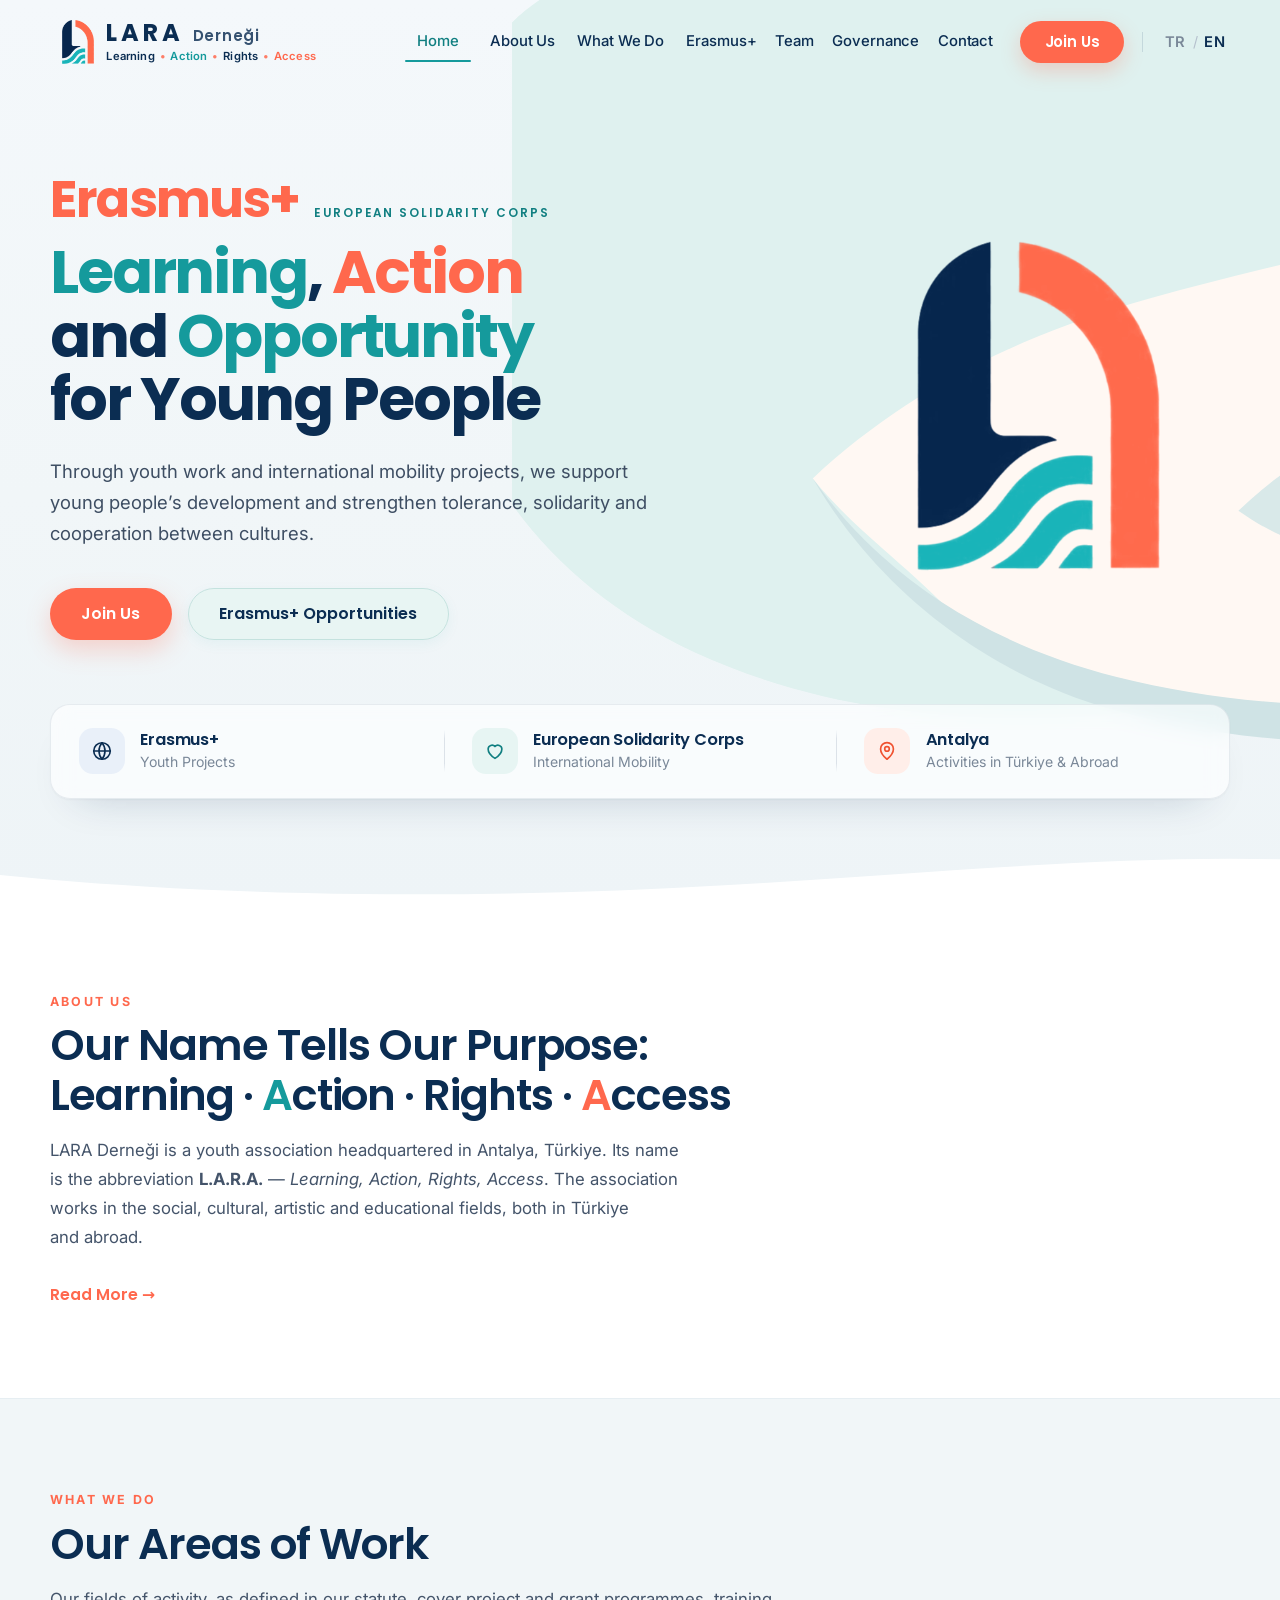
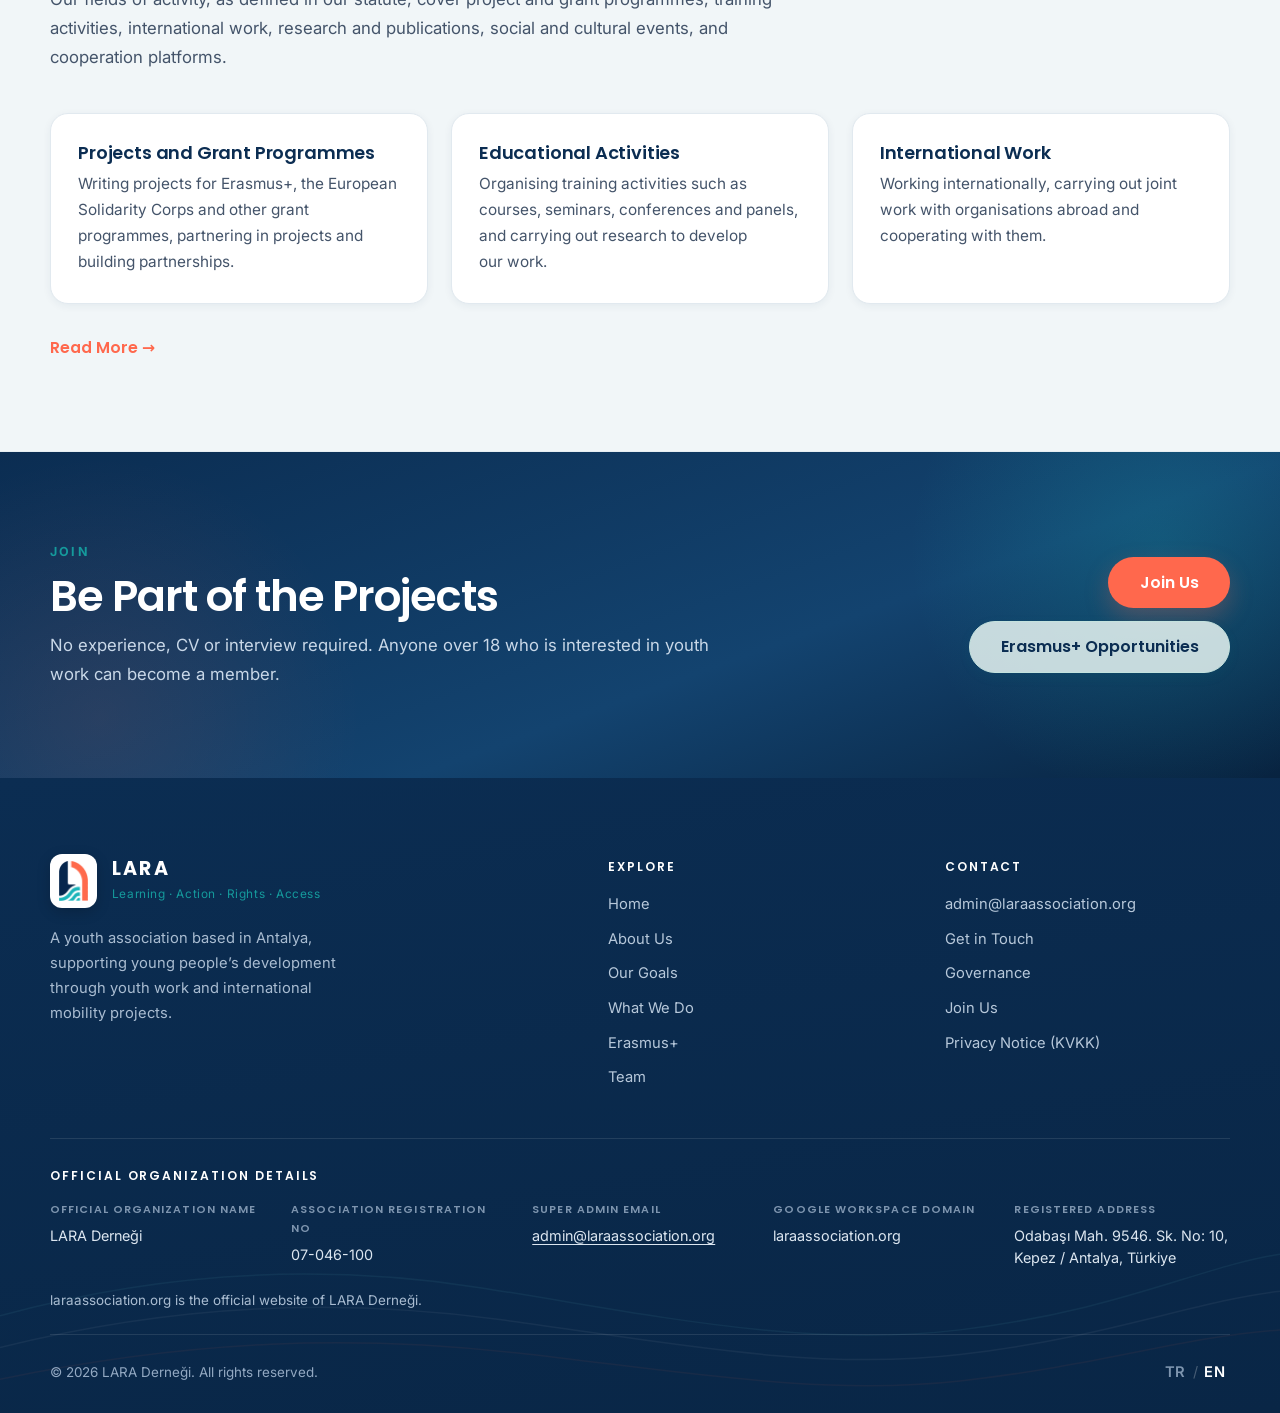
==== index.html @ 0bb3550f "Tarihçeyi sayfa sonuna taşı ve görünmeyen bölüm başlıklarını düzelt - Biz Kimiz sayfasındaki Tarihçe" ====
<!DOCTYPE html>
<html lang="tr" data-lang="tr">
<head>
<!-- Google tag (gtag.js) -->
<script async src="https://www.googletagmanager.com/gtag/js?id=G-RKP970V3Z3"></script>
<script>
  window.dataLayer = window.dataLayer || [];
  function gtag(){dataLayer.push(arguments);}
  gtag('js', new Date());

  gtag('config', 'G-RKP970V3Z3');
</script>
<script>
  /* JS var + dil tercihi erkenden: İngilizce görecek ziyaretçiye önce Türkçe metin çizilmez (kayma olmaz).
     main.js çeviriyi uygulayınca sınıfı kaldırır; bir sorun olursa 2,5 sn sonra sayfa yine görünür. */
  (function (d) {
    d.classList.add('js');
    try {
      var s = localStorage.getItem('lara-lang');
      var en = s ? s === 'en' : (navigator.language || '').slice(0, 2).toLowerCase() !== 'tr';
      if (en) { d.classList.add('lang-pending'); setTimeout(function () { d.classList.remove('lang-pending'); }, 2500); }
    } catch (e) {}
  })(document.documentElement);
</script>
<meta charset="utf-8">
<meta name="viewport" content="width=device-width, initial-scale=1">
<title>LARA Derneği — Learning · Action · Rights · Access</title>
<meta name="description" data-i18n-meta="meta.desc" content="LARA Derneği; Antalya merkezli bir gençlik derneğidir. Erasmus+ ve Avrupa Dayanışma Programı projeleriyle gençlerin gelişimini, uluslararası hareketliliği ve kültürlerarası dayanışmayı destekler.">
<meta name="theme-color" content="#0F2B4C">
<link rel="icon" href="/assets/img/favicon-48.png" type="image/png" sizes="48x48">
<link rel="icon" href="/assets/img/favicon.png" type="image/png" sizes="512x512">
<link rel="apple-touch-icon" href="/assets/img/apple-touch-icon.png">
<meta property="og:type" content="website">
<meta property="og:title" content="LARA Derneği — Learning · Action · Rights · Access">
<meta property="og:description" content="LARA Derneği; Antalya merkezli bir gençlik derneğidir. Erasmus+ ve Avrupa Dayanışma Programı projeleriyle gençlerin gelişimini, uluslararası hareketliliği ve kültürlerarası dayanışmayı destekler.">
<link rel="canonical" href="https://laraassociation.org/">
<meta property="og:url" content="https://laraassociation.org/">
<meta property="og:site_name" content="LARA Derneği">
<meta property="og:image" content="https://laraassociation.org/assets/img/og-image.png">
<meta property="og:image:width" content="1200">
<meta property="og:image:height" content="630">
<meta name="twitter:card" content="summary_large_image">
<meta property="og:locale" content="tr_TR">
<script type="application/ld+json">
{
  "@context": "https://schema.org",
  "@type": "NGO",
  "name": "LARA Derneği",
  "alternateName": "LARA Association",
  "url": "https://laraassociation.org/",
  "logo": "https://laraassociation.org/assets/img/logo-mark.png",
  "image": "https://laraassociation.org/assets/img/og-image.png",
  "email": "admin@laraassociation.org",
  "foundingDate": "2026-09",
  "address": {
    "@type": "PostalAddress",
    "streetAddress": "Odabaşı Mah. 9546. Sk. No: 10",
    "addressLocality": "Kepez",
    "addressRegion": "Antalya",
    "addressCountry": "TR"
  },
  "contactPoint": {
    "@type": "ContactPoint",
    "email": "admin@laraassociation.org",
    "contactType": "general enquiries",
    "availableLanguage": ["tr", "en"]
  },
  "identifier": "07-046-100",
  "areaServed": "Worldwide",
  "knowsLanguage": ["tr", "en"]
}
</script>
<link rel="preconnect" href="https://fonts.googleapis.com">
<link rel="preconnect" href="https://fonts.gstatic.com" crossorigin>
<link rel="preload" as="style" href="https://fonts.googleapis.com/css2?family=Poppins:wght@600;700&family=Inter:wght@400;500;600&display=swap" onload="this.onload=null;this.rel='stylesheet'">
<noscript><link rel="stylesheet" href="https://fonts.googleapis.com/css2?family=Poppins:wght@600;700&family=Inter:wght@400;500;600&display=swap"></noscript>
<link rel="stylesheet" href="/assets/css/style.css?v=35">
</head>
<body data-title-key="meta.title">

<a class="skip-link" href="#icerik" data-i18n="a11y.skip">İçeriğe geç</a>

<header class="site-header" id="siteHeader">
  <div class="container header-inner">
    <a class="brand" href="/" aria-label="LARA">
      <picture><source type="image/webp" srcset="/assets/img/logo-mark-120.webp"><img class="brand-mark" src="/assets/img/logo-mark.png" alt="" width="338" height="458" decoding="async"></picture>
      <span class="brand-text">
        <span class="brand-name">LARA <span class="brand-legal">Derneği</span></span>
        <span class="brand-tagline" lang="en">
          <span class="c-navy">Learning</span> <span class="dot">•</span>
          <span class="c-teal">Action</span> <span class="dot">•</span>
          <span class="c-navy">Rights</span> <span class="dot">•</span>
          <span class="c-orange">Access</span>
        </span>
      </span>
    </a>

    <nav class="primary-nav" id="primaryNav" aria-label="LARA">
      <ul>
        <li><a href="/" class="active" data-i18n="nav.home">Anasayfa</a></li>
        <li><a href="/hakkimizda/" data-i18n="nav.about">Biz Kimiz</a></li>
        <li><a href="/ne-yapiyoruz/" data-i18n="nav.what">Ne Yapıyoruz</a></li>
        <li><a href="/erasmus/" data-i18n="nav.erasmus">Erasmus+</a></li>
        <li><a href="/ekip/" data-i18n="nav.team">Ekip</a></li>
        <li><a href="/kurumsal/" data-i18n="nav.corporate">Kurumsal</a></li>
        <li><a href="/iletisim/" data-i18n="nav.contact">İletişim</a></li>
        <li class="nav-cta"><a class="btn btn-primary btn-sm" href="/uye-ol/" data-i18n="nav.join">Üye Ol</a></li>
      </ul>
    </nav>

    <div class="header-actions">
      <div class="lang-switch" role="group" data-i18n-aria="a11y.lang" aria-label="Dil seçimi">
        <button type="button" class="lang-btn is-active" data-set-lang="tr">TR</button>
        <span class="lang-sep" aria-hidden="true">/</span>
        <button type="button" class="lang-btn" data-set-lang="en">EN</button>
      </div>
      <button class="nav-toggle" id="navToggle" aria-expanded="false" aria-controls="primaryNav" data-i18n-aria="a11y.menu" aria-label="Menüyü aç">
        <span></span><span></span><span></span>
      </button>
    </div>
  </div>
</header>

<main>

<span id="icerik" tabindex="-1"></span>

<section class="hero" id="anasayfa">
  <div class="hero-bg" aria-hidden="true">
    <svg class="hero-field" viewBox="0 0 1000 1000" preserveAspectRatio="xMaxYMin slice" focusable="false">
      <path class="f-teal" d="M178 0C84 64 44 196 64 346c22 164 120 300 286 378 186 86 420 92 650 40V0z"/>
    </svg>
  </div>
  <div class="container hero-inner">
    <div class="hero-copy">
      <p class="hero-kicker" data-i18n="hero.kicker"><span>Erasmus+</span> <span class="hero-kicker-sub">Avrupa Dayanışma Programı</span></p>
      <h1 data-i18n="hero.title">Gençler İçin <span class="hl-teal">Öğrenme</span>,<br class="br-desk"> <span class="hl-orange">Eylem</span> ve <span class="hl-teal">Fırsat</span> Alanı</h1>
      <p class="lead" data-i18n="hero.lead">Gençlik çalışmaları ve uluslararası hareketlilik projeleriyle gençlerin gelişimini destekliyor; kültürler arasında hoşgörü, dayanışma ve işbirliğini güçlendiriyoruz.</p>
      <div class="hero-actions">
        <a class="btn btn-primary" href="/uye-ol/" data-i18n="hero.cta1">Üye Ol</a>
        <a class="btn btn-ghost" href="/erasmus/" data-i18n="hero.cta2">Erasmus+ Fırsatları</a>
      </div>
      <ul class="hero-badges">
        <li class="tone-navy"><span class="badge-icon" aria-hidden="true"><svg viewBox="0 0 24 24" fill="none" stroke="currentColor" stroke-width="1.8" stroke-linecap="round" stroke-linejoin="round"><circle cx="12" cy="12" r="9"/><path d="M3 12h18M12 3a14 14 0 0 1 0 18M12 3a14 14 0 0 0 0 18"/></svg></span><span class="badge-text"><strong data-i18n="hero.b1t">Erasmus+</strong><span class="badge-sub" data-i18n="hero.b1s">Gençlik Projeleri</span></span></li>
        <li class="tone-teal"><span class="badge-icon" aria-hidden="true"><svg viewBox="0 0 24 24" fill="none" stroke="currentColor" stroke-width="1.8" stroke-linecap="round" stroke-linejoin="round"><path d="M12 20s-7.5-4.6-7.5-10.2A4.3 4.3 0 0 1 12 7.1a4.3 4.3 0 0 1 7.5 2.7C19.5 15.4 12 20 12 20z"/></svg></span><span class="badge-text"><strong data-i18n="hero.b2t">Avrupa Dayanışma Programı</strong><span class="badge-sub" data-i18n="hero.b2s">Uluslararası Hareketlilik</span></span></li>
        <li class="tone-orange"><span class="badge-icon" aria-hidden="true"><svg viewBox="0 0 24 24" fill="none" stroke="currentColor" stroke-width="1.8" stroke-linecap="round" stroke-linejoin="round"><path d="M12 21s-7-5.6-7-11.2a7 7 0 0 1 14 0C19 15.4 12 21 12 21z"/><circle cx="12" cy="9.8" r="2.5"/></svg></span><span class="badge-text"><strong data-i18n="hero.b3t">Antalya</strong><span class="badge-sub" data-i18n="hero.b3s">Yurt İçi &amp; Yurt Dışı Faaliyet</span></span></li>
      </ul>
    </div>
    <div class="hero-visual" aria-hidden="true">
      <div class="hero-mark mark-intro">
        <svg class="hero-cradle" viewBox="0 0 1000 800" focusable="false">
          <path class="c-cream" d="M58 404C150 318 262 262 392 226c150-42 306-66 460-150 58-32 106-66 148-96v610c-96 44-212 66-340 66-190 0-348-40-462-116C156 494 98 454 58 404z"/>
          <path class="c-sea"   d="M478 436c64-62 150-104 262-118 104-12 190 2 260 30v132c-86-30-190-34-292-8-86 22-162 12-230-36z"/>
          <path class="c-edge"  d="M58 404c68 96 168 162 300 196 150 38 322 36 470 4 64-14 122-34 172-58v34c-56 30-120 52-190 66-154 30-322 26-470-18C220 590 120 510 58 404z"/>
        </svg>
        <picture><source type="image/webp" srcset="/assets/img/logo-mark.webp"><img class="mark-final" src="/assets/img/logo-mark.png" alt="" width="338" height="458" fetchpriority="high" decoding="async"></picture>
        <!-- giriş animasyonu: orijinal görselin renk katmanları (üst üste binince orijinalin aynısı) -->
        <span class="mark-layers" aria-hidden="true">
          <img class="mark-part mark-navy" src="/assets/img/logo-parts/logo-mark-navy.webp" alt="" width="338" height="458" decoding="async">
          <img class="mark-part mark-orange" src="/assets/img/logo-parts/logo-mark-orange.webp" alt="" width="338" height="458" decoding="async">
          <img class="mark-part mark-teal" src="/assets/img/logo-parts/logo-mark-teal.webp" alt="" width="338" height="458" decoding="async">
        </span>
      </div>
    </div>
  </div>
  <svg class="hero-curve" viewBox="0 0 1440 90" preserveAspectRatio="none" aria-hidden="true" focusable="false">
    <path d="M0 90V52c240 30 520 36 820 14C1060 48 1260 24 1440 30v60z"/>
  </svg>
</section>

<!-- ============ BİZ KİMİZ (önizleme) ============ -->
<section class="section about" id="hakkimizda">
  <div class="container">
    <p class="section-eyebrow" data-i18n="about.eyebrow">Biz Kimiz</p>
    <h2 class="section-title about-title" data-i18n="about.title">Adımız Amacımızı Anlatıyor: <span class="lara-words"><span class="nw"><span class="c-navy">L</span>earning · <span class="c-teal">A</span>ction ·</span> <span class="nw"><span class="c-navy">R</span>ights · <span class="c-orange">A</span>ccess</span></span></h2>
    <div class="about-intro">
      <p class="section-intro" data-i18n="about.intro">LARA Derneği, merkezi Antalya'da bulunan bir gençlik derneğidir. Derneğin adının kısaltması <strong>L.A.R.A.</strong> — <em>Learning, Action, Rights, Access</em> kelimelerinden gelir. Dernek sosyal, kültürel, sanatsal ve eğitsel alanlarda yurt içinde ve yurt dışında faaliyet gösterir.</p>
    </div>
    <p class="read-more"><a href="/hakkimizda/" data-i18n="common.readMore">Devamını Oku →</a></p>
  </div>
</section>

<!-- ============ NE YAPIYORUZ (önizleme) ============ -->
<section class="section section-alt" id="ne-yapiyoruz">
  <div class="container">
    <p class="section-eyebrow" data-i18n="work.eyebrow">Ne Yapıyoruz</p>
    <h2 class="section-title" data-i18n="work.title">Faaliyet Alanlarımız</h2>
    <p class="section-intro" data-i18n="work.previewIntro">Tüzüğümüzde tanımlı faaliyet alanlarımız; proje ve hibe programları, eğitim çalışmaları, uluslararası çalışmalar, araştırma ve yayın, sosyal ve kültürel etkinlikler ile işbirlikleri ve platformlardan oluşur.</p>
    <div class="grid grid-3">
      <article class="card reveal">
        <h3 data-i18n="work.c1t">Proje ve Hibe Programları</h3>
        <p data-i18n="work.p1">Erasmus+, Avrupa Dayanışma Programı ve diğer hibe programlarına proje yazmak, projelere ortak olmak ve ortaklıklar kurmak.</p>
      </article>
      <article class="card reveal">
        <h3 data-i18n="work.c2t">Eğitim Çalışmaları</h3>
        <p data-i18n="work.p2">Kurs, seminer, konferans ve panel gibi eğitim çalışmaları düzenlemek; faaliyetlerin geliştirilmesi için araştırmalar yapmak.</p>
      </article>
      <article class="card reveal">
        <h3 data-i18n="work.c3t">Uluslararası Çalışmalar</h3>
        <p data-i18n="work.p3">Uluslararası faaliyette bulunmak, yurt dışındaki kuruluşlarla ortak çalışmalar yapmak ve yardımlaşmak.</p>
      </article>
    </div>
    <p class="read-more"><a href="/ne-yapiyoruz/" data-i18n="common.readMore">Devamını Oku →</a></p>
  </div>
</section>

<!-- ============ ÜYELİK ÇAĞRISI ============ -->
<section class="section join home-cta">
  <div class="container">
    <div class="cta-band">
      <div>
        <p class="section-eyebrow light" data-i18n="join.eyebrow">Katıl</p>
        <h2 class="section-title light" data-i18n="home.ctaT">Projelerin Bir Parçası Ol</h2>
        <p class="join-lead" data-i18n="home.ctaD">Deneyim şartı, CV ya da mülakat yok. 18 yaşından büyük, gençlik çalışmalarına ilgi duyan herkes üye olabilir.</p>
      </div>
      <div class="cta-actions">
        <a class="btn btn-primary" href="/uye-ol/" data-i18n="nav.join">Üye Ol</a>
        <a class="btn btn-ghost" href="/erasmus/" data-i18n="home.ctaLink">Erasmus+ Fırsatları</a>
      </div>
    </div>
  </div>
</section>

</main>

<footer class="site-footer">
  <svg class="footer-waves" viewBox="0 0 1440 320" preserveAspectRatio="none" aria-hidden="true" focusable="false">
    <path d="M0 210C180 160 360 150 540 178s360 70 540 48 270-72 360-86"/>
    <path d="M0 246C200 196 380 190 560 214s350 60 520 40 260-60 360-72"/>
    <path d="M0 282C220 236 400 232 580 252s340 50 500 32 250-50 360-58"/>
  </svg>
  <div class="container">
    <div class="footer-grid">
      <div class="footer-col footer-about">
        <a class="footer-brand" href="/" aria-label="LARA">
          <picture>
            <source type="image/webp" srcset="/assets/img/logo-mark-120.webp">
            <img src="/assets/img/logo-mark.png" alt="" width="338" height="458" loading="lazy" decoding="async">
          </picture>
          <span>
            <span class="footer-name">LARA</span>
            <span class="footer-tagline" lang="en">Learning · Action · Rights · Access</span>
          </span>
        </a>
        <p class="footer-desc" data-i18n="footer.about">Antalya merkezli bir gençlik derneği olarak gençlik çalışmaları ve uluslararası hareketlilik projeleriyle gençlerin gelişimini destekliyoruz.</p>
      </div>

      <nav class="footer-col" aria-labelledby="footerExplore">
        <h2 class="footer-title" id="footerExplore" data-i18n="footer.explore">Keşfet</h2>
        <ul class="footer-links">
          <li><a href="/" data-i18n="nav.home">Anasayfa</a></li>
          <li><a href="/hakkimizda/" data-i18n="nav.about">Biz Kimiz</a></li>
          <li><a href="/hakkimizda/#amaclarimiz" data-i18n="nav.goals">Amaçlarımız</a></li>
          <li><a href="/ne-yapiyoruz/" data-i18n="nav.what">Ne Yapıyoruz</a></li>
          <li><a href="/erasmus/" data-i18n="nav.erasmus">Erasmus+</a></li>
          <li><a href="/ekip/" data-i18n="nav.team">Ekip</a></li>
        </ul>
      </nav>


      <div class="footer-col">
        <h2 class="footer-title" data-i18n="nav.contact">İletişim</h2>
        <ul class="footer-links">
          <li><a href="mailto:admin@laraassociation.org">admin@laraassociation.org</a></li>
          <li><a href="/iletisim/" data-i18n="contact.title">Bize Ulaş</a></li>
          <li><a href="/kurumsal/" data-i18n="nav.corporate">Kurumsal</a></li>
          <li><a href="/uye-ol/" data-i18n="nav.join">Üye Ol</a></li>
          <li><a href="/kvkk/" data-i18n="footer.kvkk">KVKK Aydınlatma Metni</a></li>
        </ul>
      </div>
    </div>


    <section class="footer-official" aria-labelledby="footerOfficial">
      <h2 class="footer-title" id="footerOfficial" data-i18n="footer.officialTitle">Resmî Kurum Bilgileri</h2>
      <dl class="footer-official-list">
        <div><dt data-i18n="footer.fName">Resmî Kurum Adı</dt><dd>LARA Derneği</dd></div>
        <div><dt data-i18n="footer.fReg">Dernek Kütük No</dt><dd>07-046-100</dd></div>
        <div><dt data-i18n="footer.fAdmin">Super Admin E-posta</dt><dd><a href="mailto:admin@laraassociation.org">admin@laraassociation.org</a></dd></div>
        <div><dt data-i18n="footer.fDomain">Google Workspace Domain</dt><dd>laraassociation.org</dd></div>
        <div><dt data-i18n="footer.fAddr">Merkez Adresi</dt><dd data-i18n="contact.v2">Odabaşı Mah. 9546. Sk. No: 10, Kepez / Antalya, Türkiye</dd></div>
      </dl>
      <p class="footer-official-note" data-i18n="footer.official">laraassociation.org, LARA Derneği'nin resmî internet sitesidir.</p>
    </section>

    <div class="footer-bottom">
      <p class="footer-copy">© <span id="year">2026</span> <span data-i18n="footer.rights">LARA Derneği. Tüm hakları saklıdır.</span></p>
      <div class="lang-switch footer-lang" role="group" data-i18n-aria="a11y.lang" aria-label="Dil seçimi">
        <button type="button" class="lang-btn is-active" data-set-lang="tr">TR</button>
        <span class="lang-sep" aria-hidden="true">/</span>
        <button type="button" class="lang-btn" data-set-lang="en">EN</button>
      </div>
    </div>
  </div>
</footer>

<a class="to-top" href="#icerik" id="toTop" data-i18n-aria="a11y.top" aria-label="Yukarı çık">↑</a>

<script src="/assets/js/form-config.js?v=23" defer></script>
<script src="/assets/js/i18n.js?v=32" defer></script>
<script src="/assets/js/i18n-pages.js?v=8" defer></script>
<script src="/assets/js/analytics.js?v=25" defer></script>
<script src="/assets/js/main.js?v=31" defer></script>
</body>
</html>
---- assets/css/style.css ----
/* =========================================================
   LARA Derneği — kurumsal stil
   Marka: lacivert #0B2D52 · teal #159A9C · mercan #FF684D
   Zeminler: mavi-gri #F1F6F8 · açık teal #E7F5F3 · sıcak beyaz #FFF8F3
   ========================================================= */

:root{
  --navy:#0B2D52;
  --navy-800:#123A66;
  --navy-600:#24558A;
  --teal:#159A9C;
  --teal-dark:#117F81;
  --teal-soft:#E7F5F3;
  --orange:#FF684D;
  --orange-dark:#F0512F;
  --orange-soft:#FFEEE9;

  --bg-mist:#F1F6F8;
  --bg-tealwash:#E7F5F3;
  --bg-warm:#FFF8F3;

  --ink:#10233B;
  --body:#44546A;
  --muted:#7A8898;
  --line:#E1E9EF;
  --bg:#FFFFFF;
  --bg-alt:var(--bg-mist);

  --radius:18px;
  --radius-sm:12px;
  --shadow-sm:0 2px 8px rgba(11,45,82,.06);
  --shadow:0 12px 32px rgba(11,45,82,.09);
  --shadow-lg:0 24px 60px rgba(11,45,82,.16);

  --container:1180px;
  --header-h:84px;
  --header-h-compact:68px;
  --nav-px:clamp(.42rem,.72vw,.8rem);
  --hdr-gap:clamp(.85rem,1.4vw,1.5rem);

  /* hareket sistemi — tüm geçişler aynı eğri ve süre ailesini kullanır */
  --ease:cubic-bezier(.2,.7,.2,1);
  --t-fast:.18s;
  --t-ui:.32s;
  --t-reveal:.7s;

  --font-head:'Poppins','Montserrat','Trebuchet MS',system-ui,sans-serif;
  --font-body:'Inter',system-ui,-apple-system,'Segoe UI',Roboto,sans-serif;
}

*,*::before,*::after{box-sizing:border-box}
.lang-pending body{opacity:0}
.brand picture,.hero-mark picture{display:contents}
[hidden]{display:none !important}
html{scroll-behavior:smooth;scroll-padding-top:calc(var(--header-h-compact) + 16px);-webkit-text-size-adjust:100%}
body{
  margin:0;font-family:var(--font-body);color:var(--body);
  background:var(--bg);line-height:1.7;font-size:16.5px;
  -webkit-font-smoothing:antialiased;overflow-x:hidden;
}
img,svg{max-width:100%;display:block}
a{color:var(--teal-dark);text-decoration:none}
a:hover{color:var(--orange)}
h1,h2,h3,h4{font-family:var(--font-head);color:var(--navy);line-height:1.2;margin:0 0 .5em;font-weight:600;text-wrap:balance}
h3,h4{letter-spacing:-.01em}
p,li,dd,blockquote{text-wrap:pretty}
p{margin:0 0 1em}
ul,ol{margin:0;padding:0;list-style:none}

.container{width:min(100% - 2.5rem,var(--container));margin-inline:auto}

.skip-link{position:absolute;left:-9999px;top:0;background:var(--navy);color:#fff;padding:.7rem 1.2rem;z-index:200;border-radius:0 0 8px 0}
.skip-link:focus{left:0}
/* seçim ve klavye odağı — marka tonunda, okunaklı */
::selection{background:rgba(21,154,156,.22);color:var(--ink)}
.join ::selection,.site-footer ::selection,.notice ::selection{background:rgba(21,154,156,.62);color:#fff}
:focus-visible{outline:2.5px solid var(--teal);outline-offset:3px}
a:not(.btn):focus-visible,.lang-btn:focus-visible,.person-more:focus-visible,.nav-toggle:focus-visible{border-radius:8px}
.join :focus-visible,.site-footer :focus-visible,.notice :focus-visible{outline-color:#6FD3D1}

/* metin bağlantıları: soldan sağa çizilen ince alt çizgi */
main p a:not(.btn),.notice a,.info-list a,.contact-links a,.footer-links a,.read-more a,.verify-note a{
  background-image:linear-gradient(currentColor,currentColor);background-repeat:no-repeat;
  background-position:0 100%;background-size:0% 1px;padding-bottom:1px;
  transition:background-size var(--t-ui) var(--ease),color var(--t-fast) ease;
}
main p a:not(.btn):hover,.notice a:hover,.info-list a:hover,.contact-links a:hover,.footer-links a:hover,.read-more a:hover,.verify-note a:hover{background-size:100% 1px}

.c-navy{color:var(--navy)} .c-teal{color:var(--teal)} .c-orange{color:var(--orange)}
.sr-only{position:absolute !important;width:1px;height:1px;padding:0;margin:-1px;overflow:hidden;clip:rect(0 0 0 0);white-space:nowrap;border:0}

/* ---------- HEADER ---------- */
/* Sayfanın en üstünde hero zeminine karışır; kaydırınca kompakt, yarı saydam (buzlu cam) bir çubuğa döner.
   Sabit (fixed) konumlu olduğu için yüksekliği değişince sayfa içeriği kaymaz. */
.site-header{
  --hdr:var(--header-h);
  position:fixed;top:0;left:0;right:0;z-index:100;background:rgba(255,255,255,0);
  border-bottom:1px solid transparent;
  transition:background-color var(--t-ui) var(--ease),box-shadow var(--t-ui) var(--ease),border-color var(--t-ui) var(--ease);
}
.site-header.scrolled{
  --hdr:var(--header-h-compact);
  background:rgba(255,255,255,.74);border-bottom-color:rgba(11,45,82,.07);
  -webkit-backdrop-filter:saturate(170%) blur(16px);backdrop-filter:saturate(170%) blur(16px);
  box-shadow:0 10px 30px -18px rgba(11,45,82,.22);
}
@supports not ((-webkit-backdrop-filter:blur(1px)) or (backdrop-filter:blur(1px))){
  .site-header.scrolled{background:rgba(255,255,255,.96)}
}
.site-header:has(.primary-nav.open){
  background:rgba(255,255,255,.97);border-bottom-color:var(--line);
  box-shadow:0 8px 24px rgba(11,45,82,.05);
}
.header-inner{
  display:grid;grid-template-columns:auto minmax(0,1fr) auto;align-items:center;column-gap:var(--hdr-gap);
  min-height:var(--hdr);transition:min-height var(--t-ui) var(--ease);
}

.brand{grid-column:1;display:flex;align-items:center;gap:.75rem;color:var(--navy);flex:none}
.brand:hover{color:var(--navy)}
.brand-mark{height:44px;width:auto;transform-origin:left center;transition:transform var(--t-ui) var(--ease)}
.site-header.scrolled .brand-mark{transform:scale(.86)}
.brand-text{display:flex;flex-direction:column;line-height:1}
.brand-name{font-family:var(--font-head);font-weight:700;font-size:1.5rem;letter-spacing:.16em;color:var(--navy)}
.brand-tagline{font-size:.7rem;letter-spacing:.015em;font-weight:600;margin-top:.38rem;white-space:nowrap}
.brand-legal{font-size:.62em;font-weight:600;letter-spacing:.05em;opacity:.82}
.brand-tagline .dot{color:var(--orange);opacity:.85;margin:0 .1rem}

.primary-nav{grid-column:2;justify-self:end}
.primary-nav ul{display:flex;align-items:center;gap:0}
.primary-nav a{
  display:block;padding:.55rem var(--nav-px);color:var(--navy);white-space:nowrap;
  font-weight:500;font-size:.93rem;letter-spacing:-.005em;position:relative;
  transition:color var(--t-fast) ease;
}
.primary-nav a::after{
  content:"";position:absolute;left:var(--nav-px);right:var(--nav-px);bottom:.1rem;height:2px;
  background:var(--teal);border-radius:2px;transform:scaleX(0);transform-origin:left;
  transition:transform var(--t-ui) var(--ease);
}
.primary-nav a:hover{color:var(--teal-dark)}
.primary-nav a:hover::after{transform:scaleX(1)}
.primary-nav a.active{color:var(--teal-dark)}
.primary-nav a.active::after{transform:scaleX(1)}
.nav-cta{margin-left:var(--hdr-gap)}
.primary-nav .nav-cta a{
  color:#fff;background:var(--orange);padding:.72rem 1.45rem;border-radius:999px;
  font-family:var(--font-head);font-weight:600;font-size:.93rem;
  box-shadow:0 8px 20px rgba(255,104,77,.26);
  transition:transform var(--t-ui) var(--ease),box-shadow var(--t-ui) var(--ease),background-color var(--t-fast) ease;
}
.primary-nav .nav-cta a::after{display:none}
.primary-nav .nav-cta a:hover{background:var(--orange-dark);color:#fff;transform:translateY(-1px);box-shadow:0 12px 26px rgba(255,104,77,.32)}

/* Dil değişince etiket genişliği sabit kalsın: bağlantı iki dildeki en uzun etiket kadar yer ayırır.
   Etiketler main.js'in eklediği data-w-tr / data-w-en özelliklerinden gelir; görünmez ve yüksekliksizdir. */
.i18n-stable{display:block !important;text-align:center}
.i18n-stable::before{
  content:attr(data-w-tr) "\A" attr(data-w-en);
  content:attr(data-w-tr) "\A" attr(data-w-en) / "";
  display:block;white-space:pre;height:0;overflow:hidden;visibility:hidden;pointer-events:none;
}

.header-actions{grid-column:3;display:flex;align-items:center;gap:.6rem;flex:none}

.lang-switch{
  position:relative;display:flex;align-items:center;gap:.1rem;
  padding-left:var(--hdr-gap);
}
.lang-switch::before{
  content:"";position:absolute;left:0;top:50%;width:1px;height:20px;transform:translateY(-50%);
  background:rgba(11,45,82,.12);
}
.lang-btn{
  border:0;background:none;cursor:pointer;padding:.35rem .3rem;min-width:2.1em;text-align:center;
  font-family:var(--font-body);font-size:.92rem;font-weight:600;letter-spacing:.02em;
  color:var(--muted);transition:color var(--t-fast) ease;
}
.lang-btn:hover{color:var(--navy)}
.lang-btn.is-active{color:var(--navy)}
.lang-sep{color:#B5C1CD;font-size:.9rem}

.nav-toggle{
  display:none;flex-direction:column;justify-content:center;gap:5px;
  width:44px;height:44px;padding:0 11px;border:1px solid var(--line);border-radius:12px;
  background:#fff;cursor:pointer;
}
.nav-toggle span{display:block;height:2px;background:var(--navy);border-radius:2px;transition:transform .25s,opacity .2s}
.nav-toggle[aria-expanded="true"] span:nth-child(1){transform:translateY(7px) rotate(45deg)}
.nav-toggle[aria-expanded="true"] span:nth-child(2){opacity:0}
.nav-toggle[aria-expanded="true"] span:nth-child(3){transform:translateY(-7px) rotate(-45deg)}

/* ---------- BUTONLAR ---------- */
.btn{
  display:inline-flex;align-items:center;justify-content:center;gap:.5rem;
  padding:.95rem 1.9rem;border-radius:999px;font-family:var(--font-head);
  font-weight:600;font-size:1rem;line-height:1.2;cursor:pointer;border:1.5px solid transparent;
  transition:transform var(--t-ui) var(--ease),box-shadow var(--t-ui) var(--ease),background-color var(--t-fast) ease,border-color var(--t-fast) ease,color var(--t-fast) ease;
}
.btn-sm{padding:.6rem 1.2rem;font-size:.9rem}
.btn-primary{background:var(--orange);color:#fff;box-shadow:0 10px 24px rgba(255,104,77,.26)}
.btn-primary:hover{background:var(--orange-dark);color:#fff;transform:translateY(-2px);box-shadow:0 14px 30px rgba(255,104,77,.32)}
.btn-primary:active{transform:translateY(0);box-shadow:0 6px 16px rgba(255,104,77,.26)}
.btn-ghost{
  background:rgba(231,245,243,.85);border-color:#C4E2DE;color:var(--navy);
  box-shadow:0 4px 14px rgba(21,154,156,.06);
}
.btn-ghost:hover{
  background:#DDF0ED;border-color:var(--teal);color:var(--navy);
  transform:translateY(-2px);box-shadow:0 10px 24px rgba(21,154,156,.14);
}
.btn-block{display:flex;width:100%}

/* ---------- HERO ---------- */
.hero{
  position:relative;overflow:hidden;color:var(--body);
  padding:calc(var(--header-h) + clamp(3rem,7vw,6rem)) 0 clamp(5rem,8vw,7rem);
  background:var(--bg-mist);
}
.hero-bg{position:absolute;inset:0;z-index:0;pointer-events:none;
  background:linear-gradient(180deg,#F4F8FB 0%,var(--bg-mist) 55%,#EEF4F7 100%);
}
.hero-field{
  position:absolute;top:0;right:0;height:100%;width:min(60vw,1120px);
}
.hero-field .f-teal{fill:#DFF1EF}
.hero-curve{
  position:absolute;z-index:2;left:0;right:0;bottom:-1px;width:100%;height:clamp(34px,5vw,72px);pointer-events:none;
}
.hero-curve path{fill:#fff}

.hero-inner{
  position:relative;z-index:1;display:grid;
  grid-template-columns:minmax(0,1.32fr) minmax(0,.68fr);column-gap:clamp(2rem,4vw,4rem);row-gap:0;
}
/* Logo, alt bilgi satırını değil; başlık + paragraf + butonlar bloğunu ortalasın */
.hero-copy{display:contents}
.hero-kicker{grid-column:1;grid-row:1}
.hero h1{grid-column:1;grid-row:2}
.hero .lead{grid-column:1;grid-row:3}
.hero-actions{grid-column:1;grid-row:4}
.hero-badges{grid-column:1 / -1;grid-row:5}
.hero-visual{grid-column:2;grid-row:1 / 5;align-self:center}

.hero-kicker{
  display:flex;align-items:baseline;flex-wrap:wrap;gap:.35rem .9rem;margin:0 0 1rem;
  font-family:var(--font-head);line-height:1;
}
.hero-kicker > span:first-child{
  font-size:clamp(2.1rem,4vw,3.2rem);font-weight:700;letter-spacing:-.035em;color:var(--orange);
}
.hero-kicker-sub{
  font-size:clamp(.74rem,.9vw,.92rem);font-weight:600;letter-spacing:.16em;text-transform:uppercase;
  color:var(--teal-dark);
}
.hero h1{
  color:var(--navy);font-size:clamp(2.2rem,4.7vw,3.8rem);font-weight:700;
  letter-spacing:-.036em;line-height:1.06;margin-bottom:1.5rem;
}
.hl-teal{color:var(--teal)}
.hl-orange{color:var(--orange)}
.hero .lead{
  font-size:clamp(1.06rem,1.45vw,1.22rem);color:#3E4E63;
  max-width:50ch;margin-bottom:2.4rem;line-height:1.68;
}
.hero-actions{display:flex;flex-wrap:wrap;gap:1rem;margin-bottom:0}

/* güven şeridi: üç eşit sütun, ince ayraçlar, hafif buzlu zemin */
.hero-badges{
  position:relative;z-index:2;
  display:grid;grid-template-columns:repeat(3,minmax(0,1fr));
  margin-top:clamp(3rem,5vw,4.4rem);padding:clamp(.9rem,1.4vw,1.15rem) 0;
  background:rgba(255,255,255,.66);border:1px solid rgba(11,45,82,.08);border-radius:20px;
  -webkit-backdrop-filter:blur(10px) saturate(140%);backdrop-filter:blur(10px) saturate(140%);
  box-shadow:0 1px 2px rgba(11,45,82,.04),0 22px 44px -28px rgba(11,45,82,.24);
}
.hero-badges li{
  position:relative;display:flex;align-items:center;gap:.95rem;min-width:0;
  padding:.35rem clamp(1.1rem,2.2vw,2rem);
}
.hero-badges li + li::before{
  content:"";position:absolute;left:0;top:14%;bottom:14%;width:1px;
  background:linear-gradient(180deg,transparent,rgba(11,45,82,.12) 20%,rgba(11,45,82,.12) 80%,transparent);
  transform-origin:top;
}
.badge-icon{
  flex:none;width:46px;height:46px;border-radius:14px;display:grid;place-items:center;
  background:var(--tint);color:var(--tone);
}
.badge-icon svg{width:22px;height:22px}
.tone-navy{--tone:var(--navy);--tint:#E9F0F9}
.tone-teal{--tone:var(--teal-dark);--tint:var(--teal-soft)}
.tone-orange{--tone:var(--orange-dark);--tint:var(--orange-soft)}
.badge-text{display:flex;flex-direction:column;gap:.12rem;min-width:0}
.hero-badges strong{font-family:var(--font-head);color:var(--navy);font-size:1.02rem;font-weight:600;letter-spacing:-.012em;line-height:1.3}
.badge-sub{color:var(--muted);font-size:.88rem;line-height:1.45}

/* sağ görsel: logo + logonun dalgalarından türeyen katmanlar */
.hero-visual{position:relative;display:flex;justify-content:center;align-items:center}
.hero-mark{position:relative;width:clamp(210px,19vw,300px);aspect-ratio:338/458}
.hero-mark img{position:relative;z-index:1;width:100%;height:auto}

/* ---------- HERO SEMBOLÜ: ilk açılışta bir kez oluşma animasyonu ----------
   Katmanlar orijinal görselin renklerine göre piksel piksel ayrılmış parçalarıdır; son karede
   orijinalle birebir aynıdır. main.js görseller hazır ve sembol ekrandayken "mark-go" ekler,
   bitince "mark-intro" sınıfını kaldırır: katmanlar gizlenir, orijinal görsel görünür.
   Yalnızca transform ve opacity animasyonlanır. */
.hero-mark{
  --mark-shift:22px;
  --mark-navy-dur:.75s;
  --mark-orange-delay:.2s;  --mark-orange-dur:.7s;
  --mark-teal-delay:.42s;   --mark-teal-dur:.7s;
  --mark-settle-delay:.7s;  --mark-settle-dur:.75s;
}
.mark-layers{position:absolute;inset:0;z-index:2;display:none;pointer-events:none;transform-origin:50% 60%}
.hero-mark .mark-part{position:absolute;inset:0;width:100%;height:100%;max-width:none}
.js .mark-intro .mark-layers{display:block}
.js .mark-intro .mark-final,.js .mark-intro .mark-part{opacity:0}
/* JavaScript hiç çalışmazsa sembol yine de 2,5 sn içinde görünür */
.js .mark-intro:not(.mark-armed) .mark-final{animation:markShow .01s linear 2.5s forwards}
@keyframes markShow{to{opacity:1}}

.js .mark-intro.mark-go .mark-navy{animation:markNavy var(--mark-navy-dur) var(--ease) both}
.js .mark-intro.mark-go .mark-orange{animation:markOrange var(--mark-orange-dur) var(--ease) var(--mark-orange-delay) both}
.js .mark-intro.mark-go .mark-teal{animation:markTeal var(--mark-teal-dur) var(--ease) var(--mark-teal-delay) both}
.js .mark-intro.mark-go .mark-layers{animation:markSettle var(--mark-settle-dur) var(--ease) var(--mark-settle-delay) both}

/* 1) lacivert: sol üstten   2) turuncu: sağ üstten   3) turkuaz dalgalar: sol alttan   4) bütün: çok hafif oturma */
@keyframes markNavy{from{opacity:0;transform:translate3d(calc(var(--mark-shift) * -1),calc(var(--mark-shift) * -.7),0)}to{opacity:1;transform:none}}
@keyframes markOrange{from{opacity:0;transform:translate3d(var(--mark-shift),calc(var(--mark-shift) * -1),0)}to{opacity:1;transform:none}}
@keyframes markTeal{from{opacity:0;transform:translate3d(calc(var(--mark-shift) * -.6),var(--mark-shift),0)}to{opacity:1;transform:none}}
@keyframes markSettle{from{transform:scale(1.03)}to{transform:none}}
.hero-cradle{
  position:absolute;z-index:0;left:-66.7%;top:-52.3%;width:416.7%;height:auto;max-width:none;overflow:visible;
}
.hero-cradle .c-sea{fill:#D3E7E8;opacity:.85}
.hero-cradle .c-cream{fill:var(--bg-warm)}
.hero-cradle .c-edge{fill:#CFE3E5}

.br-desk{display:inline}

/* ---------- ALT SAYFA BAŞLIĞI ---------- */
.page-hero{
  position:relative;background:linear-gradient(180deg,#F4F8FB 0%,var(--bg-mist) 100%);
  border-bottom:1px solid #E6EEF2;
  padding:calc(var(--header-h) + clamp(2.2rem,4vw,3.4rem)) 0 clamp(2rem,3.5vw,3rem);
}
.page-title{
  font-size:clamp(2rem,3.4vw + .6rem,3.1rem);color:var(--navy);letter-spacing:-.03em;line-height:1.1;
  margin:0 0 1rem;max-width:22ch;
}
.page-intro{max-width:64ch;font-size:1.06rem;line-height:1.72;margin:0}
.page-hero .hero-actions{margin-top:1.8rem}
.container-narrow{width:min(100% - 2.5rem,820px);margin-inline:auto}
.grid-2{grid-template-columns:repeat(2,minmax(0,1fr))}

/* ---------- KURUMSAL: doğrulama kartı ---------- */
.corp-grid{display:grid;grid-template-columns:minmax(0,1.05fr) minmax(0,.95fr);gap:clamp(1.4rem,2.5vw,2rem);align-items:start}
.corp-grid h2,.contact-card h2{font-size:1.12rem;margin-bottom:1.1rem}
.verify-note{
  margin:1.4rem 0 0;padding-top:1.1rem;border-top:1px solid var(--line);
  font-size:.9rem;line-height:1.65;color:var(--muted);
}
.contact-links .ci-text{font-weight:500;color:var(--navy)}
.verify-card{background:linear-gradient(160deg,#F3FAFA 0%,#F6F9FD 100%);border-color:#D6E6EE}
.verify-badge{
  display:inline-block;font-size:.7rem;font-weight:700;letter-spacing:.14em;text-transform:uppercase;
  color:var(--teal-dark);background:var(--teal-soft);padding:.3rem .7rem;border-radius:999px;margin-bottom:.9rem;
}
.verify-card p{font-size:.96rem;line-height:1.7}
.verify-code{
  display:flex;flex-direction:column;gap:.3rem;margin:1.1rem 0 1.3rem;padding:.9rem 1rem;
  background:#fff;border:1px dashed #C4D8E4;border-radius:12px;
}
.verify-label{font-size:.72rem;font-weight:700;letter-spacing:.12em;text-transform:uppercase;color:var(--muted)}
.verify-code code{font-family:ui-monospace,SFMono-Regular,Menlo,monospace;font-size:.92rem;color:var(--navy);word-break:break-all}
.verify-actions{display:flex;flex-wrap:wrap;gap:.6rem}

/* açık zeminde adım listesi */
.steps.steps-light .step-num{background:#fff;border:1px solid #D2DEE8;color:var(--navy);box-shadow:0 0 0 5px #fff}
.steps.steps-light strong{color:var(--navy);font-size:1.02rem}
.steps.steps-light p{color:var(--body);font-size:.97rem;line-height:1.7}
.steps.steps-light::before{background:linear-gradient(180deg,rgba(21,154,156,.55),rgba(11,45,82,.14) 55%,rgba(255,104,77,.5))}
.section-alt .steps.steps-light .step-num{box-shadow:0 0 0 5px var(--bg-mist)}

/* ---------- ANASAYFA ÜYELİK ÇAĞRISI ---------- */
.home-cta{padding:clamp(2.6rem,4.5vw,3.6rem) 0}
.cta-band{display:grid;grid-template-columns:minmax(0,1.5fr) minmax(0,.7fr);gap:clamp(1.5rem,3vw,3rem);align-items:center}
.cta-band .section-title{margin-bottom:.6rem}
.cta-band .join-lead{margin-bottom:0}
.cta-actions{display:flex;flex-wrap:wrap;gap:.8rem;justify-content:flex-end}

/* ---------- SAYFA İÇİ FORM ---------- */
.form-panel{background:#fff;border:1px solid var(--line);border-radius:var(--radius);padding:clamp(1.5rem,3vw,2.4rem);box-shadow:var(--shadow)}
.form-panel > h3{font-size:1.35rem;margin-bottom:.4rem}

/* ---------- UZUN METİN (KVKK) ---------- */
.prose h2{font-size:1.15rem;margin:2rem 0 .6rem}
.prose h2:first-child{margin-top:0}
.prose p{font-size:1rem;line-height:1.8;max-width:70ch}
.prose-note{margin-top:2rem;font-size:.86rem;color:var(--muted)}
.source-links{margin-top:1rem}
.section-note{margin:1.6rem 0 0;max-width:70ch}
.source-links a{color:var(--teal-dark);font-weight:500}
.source-links a:hover{color:var(--orange)}
.contact-grid-2{grid-template-columns:repeat(2,minmax(0,1fr))}

/* ---------- BÖLÜM TEMELİ ---------- */
.section{padding:clamp(3.5rem,7vw,6rem) 0}
.section-alt{background:var(--bg-alt);border-block:1px solid #E6EEF2}
.section-eyebrow{
  font-size:.78rem;font-weight:700;letter-spacing:.18em;text-transform:uppercase;
  color:var(--orange);margin-bottom:.6rem;
}
.section-eyebrow.light{color:var(--teal)}
.section-title{font-size:clamp(1.85rem,2.9vw + .5rem,2.7rem);letter-spacing:-.024em;line-height:1.14;margin-bottom:1rem;max-width:22ch}
.section-title.light{color:#fff;max-width:20ch}
.section-intro{max-width:66ch;font-size:1.05rem;line-height:1.72;margin-bottom:2.6rem}
.section-intro:has(+ .section-intro){margin-bottom:1rem}
.read-more{margin:1.8rem 0 0}
.read-more a{font-family:var(--font-head);font-weight:600;font-size:.98rem;color:var(--orange)}
.read-more a:hover{color:var(--orange-dark)}

.grid{display:grid;gap:1.4rem}
.grid-3{grid-template-columns:repeat(3,1fr)}
.grid-4{grid-template-columns:repeat(4,1fr)}
.grid-5{grid-template-columns:repeat(5,1fr);gap:1.1rem}
.section-title + .grid,
.section-title + .contact-grid{margin-top:2.4rem}

.card{
  background:#fff;border:1px solid var(--line);border-radius:var(--radius);
  padding:1.7rem;box-shadow:var(--shadow-sm);
  transition:transform var(--t-ui) var(--ease),box-shadow var(--t-ui) var(--ease),border-color var(--t-ui) var(--ease);
}
/* yalnızca tıklanabilir kartlar üzerine gelince tepki verir (ör. biyografisi olan ekip kartları) */
.card h3{font-size:1.12rem;margin-bottom:.5rem}
.card p{font-size:.96rem;margin-bottom:0}
.card p + p{margin-top:.7rem}

/* alıntı */
.quote-card{
  margin:0 0 2.8rem;padding:2rem 2.2rem;border-radius:var(--radius);
  background:linear-gradient(135deg,#F3FAFA,#F6F9FD);border:1px solid var(--line);
  border-left:6px solid var(--teal);
}
.quote-card blockquote{margin:0;font-size:1.08rem;color:var(--navy);font-style:italic;line-height:1.8}
.quote-card figcaption{margin-top:1rem;font-size:.85rem;font-weight:600;color:var(--muted);letter-spacing:.04em}

/* ---------- BİZ KİMİZ: LARA harfleri ---------- */
/* Başlık iki kontrollü satır: "Adımız Amacımızı Anlatıyor:" / "Learning · Action · Rights · Access".
   Dar ekranda yalnızca iki kelime çifti arasında kırılır; tek kelime satıra düşmez. */
.about-title{max-width:none}
.lara-words{display:block}
.lara-words .nw{white-space:nowrap}
.about-intro{max-width:66ch}
.about-intro .section-intro:last-child{margin-bottom:0}

.lara-letters{
  display:grid;grid-template-columns:repeat(4,minmax(0,1fr));
  margin-top:clamp(2.8rem,5vw,4rem);border-top:1px solid var(--line);
}
.l-learning{--lara-tone:var(--navy)}
.l-action{--lara-tone:var(--teal)}
.l-rights{--lara-tone:var(--navy)}
.l-access{--lara-tone:var(--orange)}
.lara-item{position:relative;padding:clamp(1.6rem,2.4vw,2.2rem) clamp(1.1rem,2vw,1.8rem) 0}
.lara-item:first-child{padding-left:0}
.lara-item:last-child{padding-right:0}
.lara-item + .lara-item{border-left:1px solid var(--line)}
.lara-glyph{display:block;overflow:hidden;line-height:.86;padding-bottom:.04em}
.lara-glyph-in{
  display:block;font-family:var(--font-head);font-weight:700;letter-spacing:-.04em;
  font-size:clamp(4.6rem,8.4vw,7.6rem);color:var(--lara-tone);
}
.lara-rule{display:block;width:36px;height:3px;border-radius:3px;background:var(--lara-tone);margin:1.1rem 0 1.15rem;transform-origin:left}
.lara-item h3{font-size:1.1rem;margin-bottom:.45rem}
.lara-item p{font-size:.95rem;line-height:1.66;margin:0}

/* harfler sırayla alttan yükselir, ardından çizgi uzar */
.js [data-motion="letter"] .lara-glyph-in{transition:transform 1s var(--ease) var(--motion-delay,0ms)}
.js [data-motion="letter"] .lara-rule{transition:transform .8s var(--ease) calc(var(--motion-delay,0ms) + .35s)}
.js [data-motion="letter"]:not(.is-in) .lara-glyph-in{transform:translate3d(0,104%,0)}
.js [data-motion="letter"]:not(.is-in) .lara-rule{transform:scaleX(0)}
.js .lara-item[data-motion="letter"]:not(.is-in){opacity:1}
.js [data-motion="letter"] > h3,.js [data-motion="letter"] > p{transition:opacity .7s var(--ease) calc(var(--motion-delay,0ms) + .2s),transform .7s var(--ease) calc(var(--motion-delay,0ms) + .2s)}
.js [data-motion="letter"]:not(.is-in) > h3,.js [data-motion="letter"]:not(.is-in) > p{opacity:0;transform:translate3d(0,10px,0)}


/* ---------- AMAÇLARIMIZ ---------- */
.goal-list{display:grid;grid-template-columns:1fr 1fr;gap:1.2rem}
.goal{
  position:relative;display:flex;align-items:flex-start;gap:1.15rem;
  background:#fff;border:1px solid var(--line);border-radius:18px;
  padding:1.65rem 1.75rem;overflow:hidden;
  box-shadow:0 1px 2px rgba(6,38,77,.04);
}
.goal.t-navy{--tone:var(--navy);--tint:#EAF0F8;--ink-tone:var(--navy)}
.goal.t-teal{--tone:var(--teal);--tint:var(--teal-soft);--ink-tone:var(--teal-dark)}
.goal.t-orange{--tone:var(--orange);--tint:var(--orange-soft);--ink-tone:var(--orange-dark)}

.goal-icon{
  flex:none;width:48px;height:48px;border-radius:14px;display:grid;place-items:center;
  background:var(--tint);color:var(--ink-tone);
}
.goal-icon svg{width:23px;height:23px}

.goal-body{position:relative;min-width:0}
.goal-body h3{
  font-size:1.03rem;font-weight:600;color:var(--navy);
  margin:.15rem 0 .4rem;letter-spacing:-.01em;
}
.goal-body p{margin:0;font-size:.94rem;line-height:1.68;color:var(--body)}

/* ---------- FAALİYET ALANLARI: yapışkan başlık + numaralı liste ---------- */
.work-split{display:grid;grid-template-columns:minmax(0,.78fr) minmax(0,1.62fr);gap:clamp(2rem,5vw,5.5rem);align-items:start}
.work-aside{align-self:stretch}                 /* yapışkan başlık liste boyunca kalsın */
.work-sticky{position:sticky;top:calc(var(--header-h-compact) + 2.5rem)}
.work-sticky .section-title{margin-bottom:2rem}
.work-progress{display:flex;flex-direction:column;gap:.9rem;max-width:220px}
.work-count{display:flex;align-items:baseline;gap:.45rem;font-family:var(--font-head);font-variant-numeric:tabular-nums}
.work-current{font-size:clamp(2.6rem,4vw,3.4rem);font-weight:600;line-height:1;letter-spacing:-.03em;color:var(--teal)}
.work-current.is-changing{animation:countIn .45s var(--ease)}
.work-total{font-size:1rem;font-weight:600;color:var(--muted)}
.work-track{position:relative;display:block;height:2px;border-radius:2px;background:var(--line);overflow:hidden}
.work-bar{position:absolute;inset:0;background:linear-gradient(90deg,var(--teal),var(--orange));transform:scaleX(var(--work-progress,0));transform-origin:left;transition:transform .2s linear}
@keyframes countIn{from{opacity:0;transform:translate3d(0,.25em,0)}to{opacity:1;transform:none}}

.work-list{display:block}
.work-item{
  position:relative;display:grid;grid-template-columns:3.1rem minmax(0,.92fr) minmax(0,1.08fr);
  column-gap:clamp(1rem,2vw,2rem);align-items:start;padding:clamp(1.5rem,2.4vw,2rem) 0;
}
.work-item::before{
  content:"";position:absolute;left:0;right:0;top:0;height:1px;background:var(--line);transform-origin:left;
}
.work-item:last-child{border-bottom:1px solid var(--line)}
.work-num{
  font-family:var(--font-head);font-size:.9rem;font-weight:600;color:#A9B6C4;padding-top:.7rem;
  font-variant-numeric:tabular-nums;transition:color var(--t-ui) var(--ease);
}
.work-head{display:flex;align-items:center;gap:.95rem;min-width:0}
.work-icon{
  flex:none;width:48px;height:48px;border-radius:14px;display:grid;place-items:center;
  background:var(--tint);color:var(--tone);
  transition:background-color var(--t-ui) var(--ease),color var(--t-ui) var(--ease),transform var(--t-ui) var(--ease);
}
.work-icon svg{width:23px;height:23px}
.work-item h3{font-size:1.14rem;margin:0}
.work-item p{margin:.2rem 0 0;font-size:.97rem;line-height:1.7}
/* ekranın ortasındaki satır vurgulanır (main.js) */
.work-item.is-active .work-num{color:var(--tone)}
.work-item.is-active .work-icon{background:var(--tone);color:#fff}
.js .work-item[data-motion]::before{transition:transform 1s var(--ease) var(--motion-delay,0ms)}
.js .work-item[data-motion]:not(.is-in)::before{transform:scaleX(0)}

/* ---------- İLKELER: manifesto ---------- */
.principles{background:var(--bg-warm)}
.principles .section-title{margin-bottom:clamp(1.8rem,3vw,2.6rem)}
.manifesto{
  display:block;max-width:1060px;
  font-family:var(--font-head);font-weight:600;color:var(--navy);
  font-size:clamp(1.5rem,3.2vw,2.8rem);line-height:1.36;letter-spacing:-.024em;
}
.manifesto{text-wrap:balance}
.manifesto li{display:inline;white-space:nowrap;transition:opacity .5s var(--ease)}   /* numara ilkesinden ayrılmasın */
.manifesto li:not(:last-child)::after{
  content:"";display:inline-block;width:.16em;height:.16em;border-radius:50%;background:var(--orange);
  margin:0 .42em 0 .38em;vertical-align:.2em;
}
.m-num{
  display:inline-block;font-size:.34em;font-weight:600;letter-spacing:.04em;color:var(--teal-dark);
  vertical-align:1.55em;margin-right:.32em;font-variant-numeric:tabular-nums;
}
.manifesto li:nth-child(3n) .m-num{color:var(--orange-dark)}
/* kaydırdıkça kelimeler sırayla koyulaşır (main.js "is-live" / "is-lit" ekler) */
.manifesto.is-live li{opacity:.17}
.manifesto.is-live li.is-lit{opacity:1}

/* ---------- PROJELER ---------- */
.project{display:flex;flex-direction:column}
.project.placeholder{border-style:dashed;background:#fff}
.status{
  align-self:flex-start;font-size:.74rem;font-weight:700;letter-spacing:.09em;text-transform:uppercase;
  padding:.3rem .7rem;border-radius:999px;margin-bottom:.9rem;
}
.status-soon{background:var(--orange-soft);color:var(--orange-dark)}
.project-meta{margin-top:auto;padding-top:1rem;font-size:.85rem;color:var(--muted)}
.notice{
  margin-top:2rem;padding:1.3rem 1.6rem;border-radius:var(--radius);
  background:var(--navy);color:#D3E0EE;font-size:.98rem;
  display:flex;flex-wrap:wrap;gap:.5rem;align-items:baseline;
}
.notice strong{color:#fff;font-family:var(--font-head)}
.notice a{color:var(--teal);font-weight:600;white-space:nowrap}
.notice a:hover{color:var(--orange)}

/* ---------- DERNEK ORGANLARI: yapı şeması ---------- */
.org-chart{--org-line:#C7D5E1;--org-gap:clamp(1rem,2vw,1.6rem);position:relative;margin-top:clamp(2.4rem,4vw,3.2rem)}
.org-node{
  position:relative;background:#fff;border:1px solid var(--line);border-radius:var(--radius);
  padding:clamp(1.3rem,2vw,1.7rem);box-shadow:var(--shadow-sm);
}
.org-node h3{font-size:1.1rem;margin-bottom:.45rem}
.org-node p{font-size:.95rem;line-height:1.66;margin:0}
.org-root{
  max-width:640px;margin:0 auto;text-align:center;
  background:linear-gradient(160deg,var(--navy) 0%,#13436F 100%);border-color:transparent;color:#C9D8E8;
  box-shadow:0 22px 44px -26px rgba(11,45,82,.55);
}
.org-root h3{color:#fff;font-size:1.25rem}
.org-root p{color:#C9D8E8}
.org-connector{position:relative;display:block;height:clamp(2.2rem,3.4vw,2.8rem)}
.org-stem{position:absolute;left:50%;top:0;width:1.5px;height:100%;margin-left:-.75px;background:var(--org-line);transform-origin:top}
.org-rail{
  position:absolute;bottom:0;height:1.5px;background:var(--org-line);
  left:calc((100% - 2 * var(--org-gap)) / 6);right:calc((100% - 2 * var(--org-gap)) / 6);
}
.org-rail::before,.org-rail::after{
  content:"";position:absolute;top:50%;width:7px;height:7px;margin-top:-3.5px;border-radius:50%;background:var(--teal);
}
.org-rail::before{left:-3px}
.org-rail::after{right:-3px}
.org-children{display:grid;grid-template-columns:repeat(3,minmax(0,1fr));gap:var(--org-gap);padding-top:clamp(1.4rem,2.2vw,1.8rem)}
.org-children .org-node::before{
  content:"";position:absolute;left:50%;bottom:100%;width:1.5px;margin-left:-.75px;
  height:calc(clamp(1.4rem,2.2vw,1.8rem) + 1px);background:var(--org-line);
}
/* çizgiler çizilerek belirir */
.js .org-connector[data-motion] .org-stem{transition:transform .6s var(--ease) var(--motion-delay,0ms)}
.js .org-connector[data-motion] .org-rail{transition:transform .8s var(--ease) calc(var(--motion-delay,0ms) + .4s)}
.js .org-connector[data-motion]:not(.is-in) .org-stem{transform:scaleY(0)}
.js .org-connector[data-motion]:not(.is-in) .org-rail{transform:scaleX(0)}

/* ---------- EKİP ---------- */
.team-grid .person{
  display:flex;flex-direction:column;align-items:center;text-align:center;
  padding:clamp(1.5rem,2vw,1.9rem) clamp(.9rem,1.2vw,1.2rem) clamp(1.3rem,1.8vw,1.6rem);
}
.person-portrait{
  --size:clamp(96px,8.4vw,116px);
  width:var(--size);height:var(--size);flex:none;border-radius:50%;padding:4px;margin-bottom:1.1rem;
  border:1.5px solid color-mix(in srgb,var(--tone) 32%,transparent);
  transition:border-color var(--t-ui) var(--ease);
}
.person-portrait > *{width:100%;height:100%;border-radius:50%;overflow:hidden}
.person-portrait picture{display:block}
.person-portrait .avatar{width:100%;height:100%;margin:0;font-size:clamp(1.3rem,1.6vw,1.6rem)}
.avatar{
  width:72px;height:72px;border-radius:50%;margin:0 auto 1rem;display:grid;place-items:center;
  font-family:var(--font-head);font-weight:600;font-size:1.35rem;color:#fff;letter-spacing:.03em;
}
.av-navy{background:linear-gradient(140deg,var(--navy),var(--navy-600))}
.av-teal{background:linear-gradient(140deg,var(--teal-dark),var(--teal))}
.av-orange{background:linear-gradient(140deg,var(--orange-dark),var(--orange))}
.person-photo{width:100%;height:100%;border-radius:50%;object-fit:cover;display:block;transition:transform .6s var(--ease)}
.person-meta{display:flex;flex-direction:column;align-items:center;gap:.35rem;width:100%}
.person .role{
  margin:0;font-size:.72rem;font-weight:700;letter-spacing:.12em;text-transform:uppercase;color:var(--teal-dark);
  line-height:1.4;min-height:1.4em;
}
.person h3{
  margin:0;font-size:clamp(.98rem,.35vw + .82rem,1.08rem);line-height:1.3;letter-spacing:-.01em;
  min-height:2.6em;display:flex;align-items:flex-start;justify-content:center;
  overflow-wrap:break-word;hyphens:manual;text-wrap:balance;
}
.person.has-bio{cursor:pointer}
.person.has-bio:hover{transform:translateY(-3px);box-shadow:var(--shadow);border-color:color-mix(in srgb,var(--teal) 55%,var(--line))}
.person.has-bio:hover .person-portrait{border-color:var(--tone)}
.person.has-bio:hover .person-photo{transform:scale(1.04)}
.person-more{
  margin-top:auto;padding:.45rem .2rem 0;border:0;background:transparent;cursor:pointer;
  font-family:var(--font-head);font-size:.82rem;font-weight:600;color:var(--orange);
  transition:color var(--t-fast) ease,transform var(--t-ui) var(--ease);
}
.person.has-bio:hover .person-more{color:var(--orange-dark);transform:translateX(3px)}

/* ---------- ÜYE OL ---------- */
.join{background:linear-gradient(160deg,#0B2D52 0%,#13436F 60%,#082340 100%);color:#C9D8E8;position:relative;overflow:hidden}
.join::before,.join::after{content:"";position:absolute;border-radius:50%;pointer-events:none}
/* çok hafif ortam ışıkları: sağ üstte turkuaz, sol altta turuncu */
.join::before{
  top:-160px;right:-140px;width:520px;height:520px;
  background:radial-gradient(circle,rgba(25,180,185,.22),transparent 68%);
}
.join::after{
  bottom:-220px;left:-180px;width:560px;height:560px;
  background:radial-gradient(circle,rgba(255,104,77,.10),transparent 66%);
}
.join .container{position:relative;z-index:1}
.join-grid{display:grid;grid-template-columns:1.25fr .75fr;gap:3rem;align-items:start}
.join-lead{font-size:1.05rem;color:#C9D8E8;max-width:60ch;margin-bottom:1.8rem}

.highlight-card{
  background:linear-gradient(135deg,rgba(255,106,76,.16),rgba(25,180,185,.14));
  border:1px solid rgba(255,255,255,.18);border-radius:var(--radius);
  padding:1.5rem 1.7rem;margin-bottom:2.2rem;
}
.highlight-badge{
  display:inline-block;font-size:.72rem;font-weight:700;letter-spacing:.14em;text-transform:uppercase;
  color:#0D2340;background:var(--orange);padding:.28rem .7rem;border-radius:999px;margin-bottom:.8rem;
}
.highlight-card h3{color:#fff;font-size:1.18rem;margin-bottom:.5rem}
.highlight-card p{color:#DCE7F2;margin:0;font-size:.98rem}
.highlight-card strong{color:#fff}

.steps{position:relative;display:grid;gap:1.35rem}
/* adımları birbirine bağlayan ince dikey çizgi */
.steps::before{
  content:"";position:absolute;left:17px;top:17px;bottom:17px;width:1px;margin-left:-.5px;
  background:linear-gradient(180deg,rgba(25,180,185,.7),rgba(255,255,255,.22) 55%,rgba(255,104,77,.6));
  transform-origin:top;
}
.steps li{position:relative;display:flex;gap:1rem;align-items:flex-start}
.step-num{
  position:relative;z-index:1;flex:none;width:34px;height:34px;border-radius:50%;display:grid;place-items:center;
  background:#133D66;border:1px solid rgba(255,255,255,.28);box-shadow:0 0 0 5px rgba(11,45,82,.55);
  font-family:var(--font-head);font-weight:600;color:#fff;font-size:.95rem;
}
.js .steps[data-motion]:not(.is-in){opacity:1}
.js .steps[data-motion]::before{transition:transform 1.3s var(--ease) calc(var(--motion-delay,0ms) + .15s)}
.js .steps[data-motion]:not(.is-in)::before{transform:scaleY(0)}
.steps strong{color:#fff;font-family:var(--font-head);font-weight:600}
.steps p{margin:.15rem 0 0;font-size:.94rem;color:#B7C8DA}

.join-card{position:relative;overflow:hidden;background:#fff;border-radius:var(--radius);padding:2rem;box-shadow:var(--shadow-lg);color:var(--body)}
.join-card::before{content:"";position:absolute;top:0;left:0;right:0;height:4px;background:linear-gradient(90deg,var(--navy),var(--teal) 55%,var(--orange))}
.join-card h3{font-size:1.2rem;margin-bottom:1.2rem}
.join-card h4{font-size:1rem;margin:1.6rem 0 .8rem}
.fee{position:relative;padding:.85rem 0 .85rem 1.5rem;border-bottom:1px dashed var(--line)}
.fee::before{
  content:"";position:absolute;left:0;top:1.32rem;width:9px;height:9px;
  border-radius:50%;background:var(--orange);
}
.fee + .fee::before{background:var(--teal)}
.fee-label{display:block;font-family:var(--font-head);font-weight:600;color:var(--navy);font-size:1rem}
.fee-note{display:block;font-size:.88rem;color:var(--muted);margin-top:.1rem;line-height:1.5}
.fee-fine{font-size:.8rem;color:var(--muted);margin-top:.9rem;line-height:1.55}
.fee-fine.center{text-align:center;margin-top:.8rem}
.check-list{display:grid;gap:.55rem;margin-bottom:1.6rem}
.check-list li{position:relative;padding-left:1.7rem;font-size:.95rem}
.check-list li::before{
  content:"";position:absolute;left:0;top:.45em;width:14px;height:8px;
  border-left:2.5px solid var(--teal);border-bottom:2.5px solid var(--teal);
  transform:rotate(-45deg);
}

/* ---------- İLETİŞİM ---------- */
.contact-grid{display:grid;grid-template-columns:repeat(3,1fr);gap:1.4rem}
.contact-card h3{font-size:1.08rem;margin-bottom:1.1rem}
.info-list{margin:0}
.info-list > div{padding:.6rem 0;border-bottom:1px solid var(--line)}
.info-list > div:last-child{border-bottom:0}
.info-list dt{font-size:.78rem;text-transform:uppercase;letter-spacing:.1em;color:var(--muted);font-weight:600}
.info-list dd{margin:.2rem 0 0;font-size:.97rem;color:var(--navy);font-weight:500}

.contact-links{display:grid;gap:1rem}
.contact-links li{display:flex;gap:.9rem;align-items:flex-start}
.ci{flex:none;width:38px;height:38px;border-radius:11px;background:var(--teal-soft);display:grid;place-items:center;position:relative}
.ci::after{content:"";width:17px;height:17px;background:var(--teal-dark);-webkit-mask-size:contain;mask-size:contain;-webkit-mask-repeat:no-repeat;mask-repeat:no-repeat}
.ci-mail::after{-webkit-mask-image:url("data:image/svg+xml,%3Csvg xmlns='http://www.w3.org/2000/svg' viewBox='0 0 24 24' fill='none' stroke='%23000' stroke-width='2'%3E%3Crect x='2' y='4' width='20' height='16' rx='2'/%3E%3Cpath d='m2 7 10 6 10-6'/%3E%3C/svg%3E");mask-image:url("data:image/svg+xml,%3Csvg xmlns='http://www.w3.org/2000/svg' viewBox='0 0 24 24' fill='none' stroke='%23000' stroke-width='2'%3E%3Crect x='2' y='4' width='20' height='16' rx='2'/%3E%3Cpath d='m2 7 10 6 10-6'/%3E%3C/svg%3E")}
.ci-phone::after{-webkit-mask-image:url("data:image/svg+xml,%3Csvg xmlns='http://www.w3.org/2000/svg' viewBox='0 0 24 24' fill='none' stroke='%23000' stroke-width='2'%3E%3Cpath d='M22 16.9v3a2 2 0 0 1-2.2 2 19.8 19.8 0 0 1-8.6-3.1 19.5 19.5 0 0 1-6-6A19.8 19.8 0 0 1 2.1 4.2 2 2 0 0 1 4.1 2h3a2 2 0 0 1 2 1.7c.1 1 .4 1.9.7 2.8a2 2 0 0 1-.5 2.1L8.1 9.9a16 16 0 0 0 6 6l1.3-1.2a2 2 0 0 1 2.1-.5c.9.3 1.8.6 2.8.7a2 2 0 0 1 1.7 2z'/%3E%3C/svg%3E");mask-image:url("data:image/svg+xml,%3Csvg xmlns='http://www.w3.org/2000/svg' viewBox='0 0 24 24' fill='none' stroke='%23000' stroke-width='2'%3E%3Cpath d='M22 16.9v3a2 2 0 0 1-2.2 2 19.8 19.8 0 0 1-8.6-3.1 19.5 19.5 0 0 1-6-6A19.8 19.8 0 0 1 2.1 4.2 2 2 0 0 1 4.1 2h3a2 2 0 0 1 2 1.7c.1 1 .4 1.9.7 2.8a2 2 0 0 1-.5 2.1L8.1 9.9a16 16 0 0 0 6 6l1.3-1.2a2 2 0 0 1 2.1-.5c.9.3 1.8.6 2.8.7a2 2 0 0 1 1.7 2z'/%3E%3C/svg%3E")}
.ci-pin::after{-webkit-mask-image:url("data:image/svg+xml,%3Csvg xmlns='http://www.w3.org/2000/svg' viewBox='0 0 24 24' fill='none' stroke='%23000' stroke-width='2'%3E%3Cpath d='M12 21s-7-4.3-7-10a7 7 0 0 1 14 0c0 5.7-7 10-7 10z'/%3E%3Ccircle cx='12' cy='11' r='2.5'/%3E%3C/svg%3E");mask-image:url("data:image/svg+xml,%3Csvg xmlns='http://www.w3.org/2000/svg' viewBox='0 0 24 24' fill='none' stroke='%23000' stroke-width='2'%3E%3Cpath d='M12 21s-7-4.3-7-10a7 7 0 0 1 14 0c0 5.7-7 10-7 10z'/%3E%3Ccircle cx='12' cy='11' r='2.5'/%3E%3C/svg%3E")}
.ci-label{display:block;font-size:.76rem;text-transform:uppercase;letter-spacing:.1em;color:var(--muted);font-weight:600}
.contact-links a{font-weight:500;color:var(--navy)}
.contact-links a:hover{color:var(--orange)}
.muted-sm{font-size:.86rem;color:var(--muted)}

.social-row{display:grid;grid-template-columns:1fr;gap:.65rem;margin-top:.9rem}
.social{
  display:flex;align-items:center;gap:.65rem;padding:.8rem 1rem;border-radius:12px;
  border:1px solid var(--line);background:#fff;font-size:.88rem;font-weight:600;color:var(--navy);
  transition:transform .2s,border-color .2s,background .2s,color .2s;
}
.social svg{width:19px;height:19px;flex:none}
.social:hover{color:#fff}
.social-ig:hover{background:linear-gradient(45deg,#F09433,#DC2743,#BC1888);border-color:transparent}
.social-wa:hover{background:#25D366;border-color:transparent}
.social-li:hover{background:#0A66C2;border-color:transparent}
.social-yt:hover{background:#FF0000;border-color:transparent}
[data-placeholder]{opacity:.75}

/* ---------- FOOTER ---------- */
.site-footer{
  position:relative;overflow:hidden;background:linear-gradient(170deg,#0B2D52 0%,#092646 100%);
  color:#93A9C2;padding:clamp(3.5rem,6vw,5rem) 0 1.6rem;font-size:.92rem;
}
/* çok silik dalga çizgileri (logoyu değil, genel dalga hissini yansıtır) */
.footer-waves{position:absolute;left:0;right:0;bottom:0;width:100%;height:clamp(160px,22vw,300px);pointer-events:none}
.footer-waves path{fill:none;stroke:rgba(111,211,209,.07);stroke-width:1.5;vector-effect:non-scaling-stroke}
.footer-waves path:nth-child(2){stroke:rgba(255,255,255,.05)}
.footer-waves path:nth-child(3){stroke:rgba(255,104,77,.06)}
.site-footer .container{position:relative;z-index:1}

.footer-grid{
  display:grid;grid-template-columns:minmax(0,1.6fr) minmax(0,.9fr) minmax(0,.9fr);
  gap:clamp(2rem,4vw,3.5rem);padding-bottom:clamp(2.2rem,4vw,3rem);
}
.footer-brand{display:inline-flex;align-items:center;gap:.9rem;color:#fff;margin-bottom:1.1rem}
.footer-brand:hover{color:#fff}
.footer-brand picture{display:block;flex:none;background:#fff;border-radius:12px;padding:7px 9px;box-shadow:0 4px 14px rgba(0,0,0,.18)}
.footer-brand img{height:40px;width:auto}
.footer-name{display:block;font-family:var(--font-head);font-weight:700;color:#fff;font-size:1.2rem;letter-spacing:.12em;line-height:1.1}
.footer-tagline{display:block;font-size:.74rem;letter-spacing:.05em;color:var(--teal);margin-top:.3rem;white-space:nowrap}
.footer-desc{max-width:34ch;margin:0;line-height:1.7;color:#A9BCD1}
.footer-title{
  font-family:var(--font-head);font-size:.76rem;font-weight:600;letter-spacing:.16em;text-transform:uppercase;
  color:#fff;margin:.35rem 0 1.1rem;
}
.footer-links,.footer-info{display:grid;gap:.6rem}
.footer-links a{color:#B7C8DA}
.footer-links a:hover{color:#fff}
.footer-info li{color:#A9BCD1;line-height:1.55}

.footer-official{padding:1.5rem 0 1.4rem;border-top:1px solid rgba(255,255,255,.1)}
.footer-official-list{display:grid;grid-template-columns:repeat(5,minmax(0,1fr));gap:1.3rem 1.6rem;margin:0}
.footer-official-list dt{
  font-family:var(--font-head);font-size:.68rem;font-weight:600;letter-spacing:.1em;text-transform:uppercase;
  color:#7E95AF;margin-bottom:.35rem;
}
.footer-official-list dd{margin:0;color:#DCE6F0;font-size:.9rem;line-height:1.5;overflow-wrap:anywhere}
.footer-official-list a{color:#DCE6F0;text-decoration:underline;text-underline-offset:3px}
.footer-official-list a:hover{color:#fff}
.footer-official-note{margin:1.3rem 0 0;font-size:.84rem;color:#A9BCD1}

.footer-bottom{
  display:flex;flex-wrap:wrap;align-items:center;justify-content:space-between;gap:1rem;
  padding-top:1.4rem;border-top:1px solid rgba(255,255,255,.1);
}
.footer-copy{margin:0;font-size:.84rem}
.footer-lang{padding-left:0}
.footer-lang::before{display:none}
.footer-lang .lang-btn{color:#7E95AF}
.footer-lang .lang-btn:hover,.footer-lang .lang-btn.is-active{color:#fff}
.footer-lang .lang-sep{color:rgba(255,255,255,.25)}

/* ---------- YUKARI ÇIK ---------- */
.to-top{
  position:fixed;right:1.2rem;bottom:1.2rem;width:46px;height:46px;border-radius:50%;
  background:var(--orange);color:#fff;display:grid;place-items:center;font-size:1.2rem;
  box-shadow:0 10px 24px rgba(255,106,76,.4);opacity:0;visibility:hidden;
  transform:translateY(12px);transition:opacity .3s var(--ease),transform .3s var(--ease),visibility .3s,background-color .2s;z-index:90;
}
.to-top.show{opacity:1;visibility:visible;transform:translateY(0)}
.to-top:hover{background:var(--orange-dark);color:#fff}

/* ---------- BİYOGRAFİ PENCERESİ ---------- */
body.modal-open{overflow:hidden}
.modal{position:fixed;inset:0;z-index:200;display:grid;place-items:center;padding:1.25rem}
.modal[hidden]{display:none}
.modal-backdrop{position:absolute;inset:0;background:rgba(4,18,38,.64);backdrop-filter:blur(3px)}
.modal-card{
  position:relative;width:min(640px,100%);max-height:86vh;overflow-y:auto;
  background:#fff;border-radius:20px;padding:2rem;box-shadow:var(--shadow-lg);
  animation:modalIn .28s ease;
}
@keyframes modalIn{from{opacity:0;transform:translateY(18px) scale(.98)}to{opacity:1;transform:none}}
.modal-close{
  position:absolute;top:.9rem;right:1rem;width:36px;height:36px;border-radius:50%;
  border:1px solid var(--line);background:#fff;color:var(--navy);font-size:1.4rem;line-height:1;
  cursor:pointer;transition:background .2s,color .2s,border-color .2s;
}
.modal-close:hover{background:var(--navy);color:#fff;border-color:var(--navy)}
.modal-head{display:flex;align-items:center;gap:1.1rem;margin-bottom:1.4rem;padding-right:2.5rem}
.modal-head .avatar{width:64px;height:64px;font-size:1.2rem;margin:0;flex:none}
.modal-photo{width:112px;height:112px;border-radius:50%;object-fit:cover;flex:none;box-shadow:0 6px 18px rgba(6,38,77,.18)}
.modal-titles h3{margin:0 0 .2rem;font-size:1.25rem}
.modal-role{margin:0;font-size:.92rem;font-weight:600;color:var(--teal-dark)}
.modal-body p{font-size:.97rem;margin-bottom:.9rem}
.modal-body p:last-child{margin-bottom:0}


/* ---------- ÜYELİK BAŞVURU FORMU ---------- */
.modal-wide{width:min(760px,100%)}
.modal-card > h3{font-size:1.35rem;margin-bottom:.4rem;padding-right:2.5rem}
.form-intro{font-size:.95rem;color:var(--body);margin-bottom:1.6rem}

.form-legend{
  font-family:var(--font-head);font-size:.76rem;font-weight:700;letter-spacing:.14em;
  text-transform:uppercase;color:var(--orange);margin:1.7rem 0 .9rem;
  padding-bottom:.5rem;border-bottom:1px solid var(--line);
}
.form-legend:first-of-type{margin-top:0}

/* adım göstergesi */
.form-progress{
  counter-reset:none;display:grid;grid-template-columns:repeat(3,minmax(0,1fr));gap:.6rem;
  margin:0 0 1.6rem;padding:0;
}
.form-progress li{position:relative;display:flex;flex-direction:column;gap:.5rem;min-width:0}
.form-progress li::before{
  content:"";display:block;height:3px;border-radius:3px;background:var(--line);
  transition:background-color var(--t-ui) var(--ease);
}
.form-progress li.is-done::before,.form-progress li.is-current::before{background:var(--teal)}
.form-progress li.is-current::before{background:linear-gradient(90deg,var(--teal),var(--orange))}
.fp-num{display:none}
.fp-label{
  font-family:var(--font-head);font-size:.78rem;font-weight:600;letter-spacing:.01em;color:var(--muted);
  line-height:1.35;transition:color var(--t-ui) var(--ease);
}
.form-progress li.is-current .fp-label{color:var(--navy)}
.form-progress li.is-done .fp-label{color:var(--teal-dark)}

/* adımın kendi başlığı göstergede görünür; ekran okuyucular için yerinde kalır */
.form-step > .form-legend:first-child{position:absolute;width:1px;height:1px;margin:-1px;overflow:hidden;clip:rect(0 0 0 0);white-space:nowrap;border:0;padding:0}
.form-step{outline:none}
.form-step.adim-ileri{animation:adimIleri .38s var(--ease)}
.form-step.adim-geri{animation:adimGeri .38s var(--ease)}
@keyframes adimIleri{from{opacity:0;transform:translate3d(14px,0,0)}to{opacity:1;transform:none}}
@keyframes adimGeri{from{opacity:0;transform:translate3d(-14px,0,0)}to{opacity:1;transform:none}}

.form-nav{display:flex;align-items:center;gap:.75rem;margin-top:1.4rem}
.form-nav .btn{flex:1 1 0}
.form-nav .form-back{flex:0 0 auto;padding-inline:1.4rem}
.form-nav #joinSubmit{margin-top:0}

.form-grid{display:grid;grid-template-columns:1fr 1fr;gap:1rem 1.1rem}
.field{display:flex;flex-direction:column;gap:.35rem;margin-bottom:0}
.field > span{font-size:.86rem;font-weight:600;color:var(--navy)}
.field > span b{color:var(--orange)}
.field > span i{font-style:normal}
.field input,.field select,.field textarea{
  width:100%;font:inherit;font-size:.95rem;color:var(--ink);background:#fff;
  border:1.5px solid var(--line);border-radius:11px;padding:.7rem .85rem;
  transition:border-color .2s,box-shadow .2s;
}
.field textarea{resize:vertical;min-height:96px;line-height:1.6}
.field select{appearance:none;cursor:pointer;
  background-image:url("data:image/svg+xml,%3Csvg xmlns='http://www.w3.org/2000/svg' viewBox='0 0 24 24' fill='none' stroke='%237A8899' stroke-width='2.5' stroke-linecap='round'%3E%3Cpath d='m6 9 6 6 6-6'/%3E%3C/svg%3E");
  background-repeat:no-repeat;background-position:right .8rem center;background-size:16px;padding-right:2.2rem;
}
.field input:focus,.field select:focus,.field textarea:focus{
  outline:0;border-color:var(--teal);box-shadow:0 0 0 3px rgba(25,180,185,.16);
}
.field input::placeholder,.field textarea::placeholder{color:#A9B4C2}
.field-error{display:block;font-style:normal;font-size:.8rem;color:var(--orange-dark);min-height:0}
.field.has-error input,.field.has-error select,.field.has-error textarea{border-color:var(--orange)}
.field.has-error .field-error{margin-top:.1rem}

.field-group{border:0;padding:0;margin:0 0 1.2rem}
.field-group legend{font-size:.86rem;font-weight:600;color:var(--navy);padding:0;margin-bottom:.7rem}
.chk-grid{display:grid;grid-template-columns:1fr 1fr;gap:.55rem}
.chk{
  display:flex;align-items:flex-start;gap:.6rem;cursor:pointer;font-size:.9rem;
  line-height:1.5;color:var(--body);
}
.chk input{
  appearance:none;flex:none;width:19px;height:19px;margin-top:.12rem;border-radius:6px;
  border:1.5px solid var(--line);background:#fff;cursor:pointer;position:relative;transition:background-color .18s,border-color .18s;
}
.chk input:checked{background:var(--teal);border-color:var(--teal)}
.chk input:checked::after{
  content:"";position:absolute;left:6px;top:2px;width:5px;height:10px;
  border:solid #fff;border-width:0 2.2px 2.2px 0;transform:rotate(43deg);
}
.chk input:focus-visible{outline:3px solid var(--teal);outline-offset:2px}
.chk-consent{
  background:var(--bg-alt);border:1px solid var(--line);border-radius:12px;
  padding:.85rem 1rem;margin-bottom:.6rem;font-size:.88rem;
}
.chk-consent:has(input:checked){border-color:var(--teal);background:var(--teal-soft)}

.honey{position:absolute;left:-9999px;width:1px;height:1px;opacity:0}

.turnstile-box{margin-top:1.2rem;display:flex;justify-content:center}
.form-status{font-size:.9rem;margin:1.1rem 0 0;padding:0}
.form-status.is-err{
  background:var(--orange-soft);color:var(--orange-dark);border-radius:11px;
  padding:.8rem 1rem;border:1px solid rgba(255,106,76,.3);
}
.form-status.is-ok{
  background:var(--teal-soft);color:var(--teal-dark);border-radius:11px;
  padding:.8rem 1rem;border:1px solid rgba(25,180,185,.3);
}
#joinSubmit{margin-top:0}
#joinSubmit:disabled{opacity:.7;cursor:progress}

.form-success{text-align:center;padding:1.5rem .5rem .5rem}
.success-mark{
  width:72px;height:72px;border-radius:50%;margin:0 auto 1.3rem;display:grid;place-items:center;
  background:var(--teal-soft);color:var(--teal-dark);
}
.success-mark svg{width:34px;height:34px}
.form-success:not([hidden]) .success-mark{animation:markPop .5s var(--ease) both}
.form-success:not([hidden]) .success-mark path{stroke-dasharray:1;stroke-dashoffset:1;animation:checkDraw .55s var(--ease) .28s forwards}
@keyframes markPop{from{opacity:0;transform:scale(.8)}to{opacity:1;transform:none}}
@keyframes checkDraw{to{stroke-dashoffset:0}}
.form-success h3{font-size:1.3rem;margin-bottom:.6rem}
.form-success p{max-width:44ch;margin:0 auto 1.6rem}

/* ---------- HAREKET SİSTEMİ ----------
   main.js öğelere data-motion türünü verir ve görünüme girince .is-in ekler; hareket bitince
   özellik kaldırılır ve öğe kendi stiline döner. Yalnızca opacity / transform / clip-path
   animasyonlanır (GPU dostu). "js" sınıfı yoksa (JavaScript kapalı) içerik doğrudan görünür. */
.js [data-motion]{
  transition:opacity var(--t-reveal) var(--ease) var(--motion-delay,0ms),
             transform var(--t-reveal) var(--ease) var(--motion-delay,0ms),
             clip-path .9s var(--ease) var(--motion-delay,0ms);
}
.js [data-motion]:not(.is-in){opacity:0}
.js [data-motion="rise"]:not(.is-in){transform:translate3d(0,14px,0)}
.js [data-motion="slide"]:not(.is-in){transform:translate3d(-12px,0,0)}
.js [data-motion="scale"]:not(.is-in){transform:translate3d(0,10px,0) scale(.975)}
.js [data-motion="mask"]{clip-path:inset(-.25em -.25em -.25em -.25em)}
/* Alt kırpma 100% olursa öğenin kesişim alanı sıfırlanır, IntersectionObserver eşiği (0.08)
   hiçbir zaman aşılmaz ve başlık kalıcı olarak görünmez kalır. Kutunun %20'si kırpma dışında
   bırakılır; opacity 0 olduğu için bu şerit de görünmez, maske etkisi korunur. */
.js [data-motion="mask"]:not(.is-in){clip-path:inset(-.25em -.25em 80% -.25em);transform:translate3d(0,.35em,0)}

/* hero: sayfa ilk açıldığında bir kez */
@keyframes heroRise{from{opacity:0;transform:translate3d(0,16px,0)}to{opacity:1;transform:none}}
@keyframes heroFade{from{opacity:0}to{opacity:1}}
@keyframes lineGrow{from{transform:scaleY(0)}to{transform:scaleY(1)}}
.js .hero-kicker{animation:heroRise .8s var(--ease) both}
.js .hero h1{animation:heroRise .8s var(--ease) .06s both}
.js .hero .lead{animation:heroRise .8s var(--ease) .08s both}
.js .hero-actions{animation:heroRise .8s var(--ease) .16s both}
.js .hero-cradle{animation:heroFade 1.2s var(--ease) both}
.js .hero-badges{animation:heroRise .8s var(--ease) .26s both}
.js .hero-badges li + li::before{animation:lineGrow .7s var(--ease) .55s both}

/* ---------- RESPONSIVE ---------- */
@media (max-width:1180px){
  .grid-5{grid-template-columns:repeat(3,1fr)}
}

@media (max-width:1024px){
  .grid-4{grid-template-columns:repeat(2,1fr)}
  .grid-3{grid-template-columns:repeat(2,1fr)}
  .hero-inner{grid-template-columns:1fr;gap:0}
  .hero-kicker,.hero h1,.hero .lead,.hero-actions,.hero-badges,.hero-visual{grid-column:1;grid-row:auto}
  .hero-kicker{order:0}
  .hero h1{order:1}
  .hero .lead{order:2}
  .hero-actions{order:3;margin-bottom:0}
  .hero-visual{order:4;justify-content:center;margin:clamp(2.5rem,7vw,3.5rem) 0 clamp(2.5rem,6vw,3.2rem)}
  .hero-badges{order:5;margin-top:0}
  .hero-mark{width:clamp(150px,24vw,200px);transform:none}
  .hero-field{width:96vw;height:62%}
  .join-grid{grid-template-columns:1fr;gap:2rem}
  .lara-letters{grid-template-columns:repeat(2,minmax(0,1fr))}
  .lara-item,.lara-item:first-child,.lara-item:last-child{padding:1.8rem 1.4rem 1.8rem 0}
  .lara-item:nth-child(even){padding-left:1.4rem;padding-right:0}
  .lara-item:nth-child(3){border-left:0}
  .lara-item:nth-child(n+3){border-top:1px solid var(--line)}
  .work-split{grid-template-columns:1fr;gap:1.2rem}
  .work-sticky{position:static}
  .work-sticky .section-title{margin-bottom:0}
  .work-progress{display:none}
  .contact-grid{grid-template-columns:1fr 1fr}
  .corp-grid,.cta-band{grid-template-columns:1fr}
  .cta-actions{justify-content:flex-start}
  .footer-grid{grid-template-columns:minmax(0,1.3fr) minmax(0,1fr)}
  .footer-official-list{grid-template-columns:repeat(3,minmax(0,1fr))}
}

@media (max-width:800px){
  .grid-5{grid-template-columns:repeat(2,1fr)}
}

@media (max-width:760px){
  .work-item{grid-template-columns:2.2rem minmax(0,1fr);row-gap:.7rem}
  .work-item p{grid-column:2}
  .work-num{padding-top:.85rem}
  .org-chart{--org-x:1.2rem}
  .org-root{text-align:left;max-width:none}
  .org-connector{height:1.4rem}
  .org-stem{left:var(--org-x)}
  .org-rail{display:none}
  .org-children{grid-template-columns:1fr;gap:1rem;padding:0 0 0 calc(var(--org-x) + 1.4rem)}
  .org-children .org-node::before{left:-1.4rem;bottom:auto;top:-1rem;margin-left:-.75px;height:calc(50% + 1rem)}
  .org-children .org-node:not(:last-child)::before{height:calc(100% + 1rem)}
  .org-children .org-node::after{content:"";position:absolute;left:-1.4rem;top:50%;width:1.4rem;height:1.5px;background:var(--org-line)}
}

@media (max-width:900px){
  .hero-badges{grid-template-columns:1fr;padding:.35rem 0}
  .hero-badges li{padding:.85rem 1.1rem}
  .hero-badges li + li::before{left:1.1rem;right:1.1rem;top:0;bottom:auto;width:auto;height:1px;
    background:linear-gradient(90deg,transparent,rgba(11,45,82,.1) 12%,rgba(11,45,82,.1) 88%,transparent);transform-origin:left}
  .js .hero-badges li + li::before{animation-name:heroFade}
}

@media (max-width:1279px){
  .nav-toggle{display:flex}
  .lang-switch{margin-right:.3rem;padding-left:0}
  .lang-switch::before{display:none}
  .primary-nav{
    justify-self:stretch;                    /* sabit panel tüm genişliği kaplasın */
    position:fixed;inset:var(--hdr) 0 auto 0;background:#fff;border-bottom:1px solid var(--line);
    box-shadow:var(--shadow);max-height:min(78vh,540px);overflow-y:auto;
    opacity:0;visibility:hidden;transform:translate3d(0,-10px,0);
    transition:opacity var(--t-ui) var(--ease),transform var(--t-ui) var(--ease),visibility 0s linear var(--t-ui);
  }
  .primary-nav a.i18n-stable{text-align:left}
  .primary-nav .nav-cta a.i18n-stable{text-align:center}
  .primary-nav.open{opacity:1;visibility:visible;transform:none;transition:opacity var(--t-ui) var(--ease),transform var(--t-ui) var(--ease),visibility 0s}
  .primary-nav ul{flex-direction:column;align-items:stretch;gap:0;padding:.6rem 1.25rem 1.4rem}
  .primary-nav a{padding:.9rem .4rem;border-bottom:1px solid var(--line);border-radius:0;font-size:1rem}
  .primary-nav a.active::after{display:none}
  .primary-nav a.active{color:var(--teal-dark)}
  .nav-cta{margin:1rem 0 0}
  .primary-nav a:hover::after{transform:scaleX(0)}
  .nav-cta .btn{width:100%}
  .primary-nav .nav-cta a{text-align:center;border-bottom:0;padding:.85rem 1.4rem}
}

@media (max-width:640px){
  body{font-size:16px}
  .modal-card{padding:1.5rem 1.25rem}
  .form-grid,.chk-grid{grid-template-columns:1fr}
  .form-progress{gap:.4rem;margin-bottom:1.3rem}
  .form-progress{position:relative;padding-bottom:1.55rem}
  .form-progress li{position:static}
  .form-progress li:not(.is-current) .fp-label{display:none}
  .form-progress li.is-current .fp-label{position:absolute;left:0;bottom:0;white-space:nowrap}
  .form-nav .btn{padding:.9rem 1.1rem;font-size:.94rem;white-space:nowrap}
  .form-nav{position:sticky;bottom:-1.5rem;margin:1.2rem -1.25rem -1.5rem;padding:.85rem 1.25rem 1.1rem;background:linear-gradient(180deg,rgba(255,255,255,.85),#fff 35%);z-index:2}
  .modal-card > h3{font-size:1.15rem}
  .modal-head{gap:.85rem;margin-bottom:1.1rem}
  .modal-head .avatar{width:54px;height:54px;font-size:1.05rem}
  .modal-photo{width:84px;height:84px}
  .grid-2,.grid-3,.grid-4,.grid-5,.contact-grid,.contact-grid-2{grid-template-columns:1fr}
  .goal-list{grid-template-columns:1fr}
  .team-grid{grid-template-columns:repeat(2,minmax(0,1fr))}
  .team-grid > .person:last-child:nth-child(odd){grid-column:1 / -1;justify-self:center;width:calc(50% - .55rem)}
  .person-portrait{--size:92px}
  .person .role{font-size:.66rem;letter-spacing:.1em}
  .lara-letters{grid-template-columns:1fr}
  .lara-item,.lara-item:first-child,.lara-item:last-child,.lara-item:nth-child(even){
    display:grid;grid-template-columns:4.4rem minmax(0,1fr);column-gap:1rem;padding:1.4rem 0;border-left:0
  }
  .lara-item + .lara-item{border-top:1px solid var(--line)}
  .lara-glyph{grid-row:1 / span 3}
  .lara-glyph-in{font-size:4.2rem}
  .lara-rule{margin:.2rem 0 .7rem}
  .manifesto{font-size:clamp(1.35rem,6vw,1.6rem);line-height:1.3}
  .manifesto li{display:block;white-space:normal;padding:.5rem 0;border-top:1px solid rgba(11,45,82,.08)}
  .manifesto li:last-child{border-bottom:1px solid rgba(11,45,82,.08)}
  .manifesto li:not(:last-child)::after{display:none}
  .m-num{vertical-align:.9em;min-width:1.6em}
  .section-title{max-width:none}
  .brand-tagline{display:none}
  .hero-actions .btn{flex:1 1 100%}
  .hero{padding-bottom:4.5rem}
  .hero-mark{
    width:140px;
    --mark-shift:12px;
    --mark-navy-dur:.55s;
    --mark-orange-delay:.12s; --mark-orange-dur:.5s;
    --mark-teal-delay:.24s;   --mark-teal-dur:.5s;
    --mark-settle-delay:.4s;  --mark-settle-dur:.5s;
  }
  .hero-field{width:130vw;height:40%}
  .hero-cradle .c-sea{display:none}          /* mobilde dekoru sadeleştir */
  .br-desk{display:none}
  .quote-card{padding:1.5rem 1.3rem}
  .join-card{padding:1.5rem}
  .footer-grid{grid-template-columns:1fr 1fr;gap:2rem 1.5rem}
  .footer-official-list{grid-template-columns:1fr 1fr}
  .footer-about{grid-column:1 / -1}
  .footer-bottom{flex-direction:column-reverse;align-items:flex-start}
  .social-row{grid-template-columns:1fr}
}

@media (prefers-reduced-motion:reduce){
  *,*::before,*::after{animation-duration:.001ms !important;animation-delay:0s !important;transition-duration:.001ms !important;transition-delay:0s !important}
  html{scroll-behavior:auto}
  .js [data-motion]{opacity:1 !important;transform:none !important;clip-path:none !important}
  .js .mark-intro .mark-layers{display:none}
  .js .mark-intro .mark-final{opacity:1;animation:none}
}

@media print{
  .site-header,.to-top,.hero-bg,.hero-cradle,.footer-waves{display:none}
  body{color:#000}
}
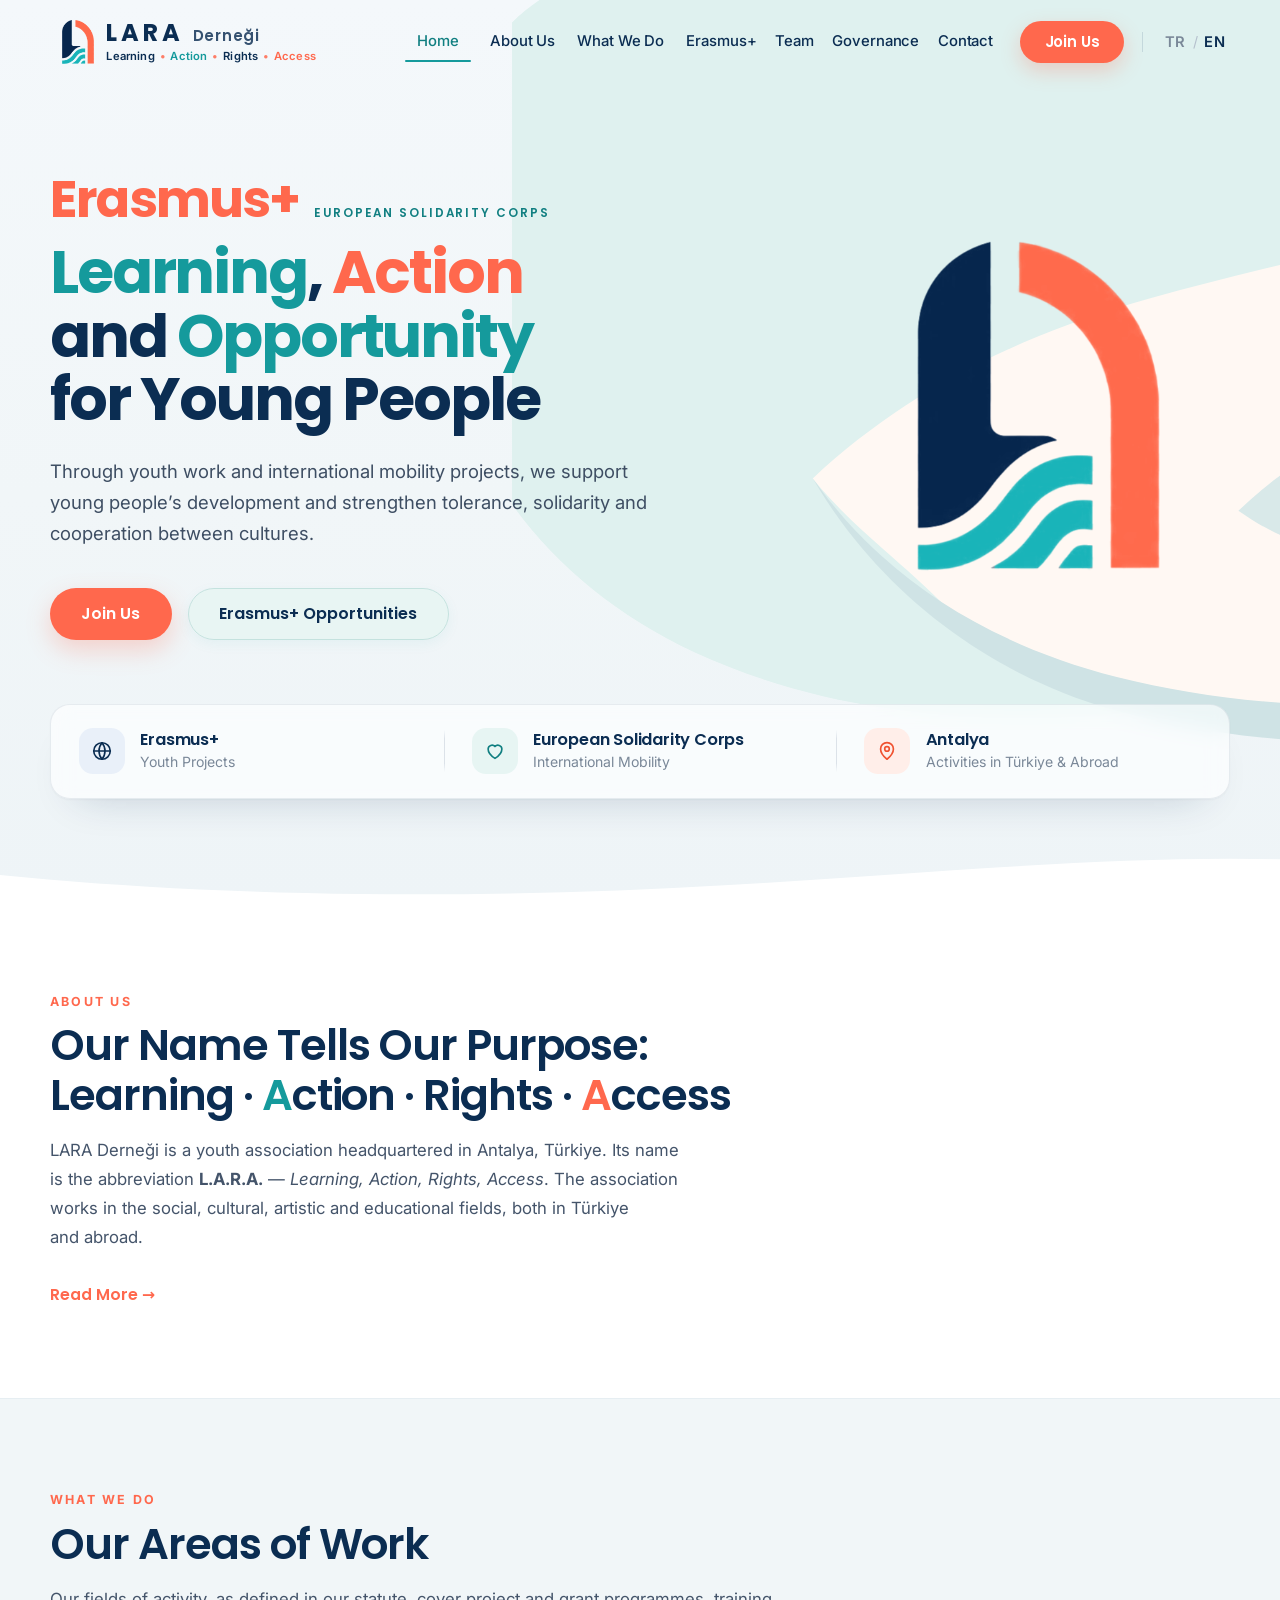
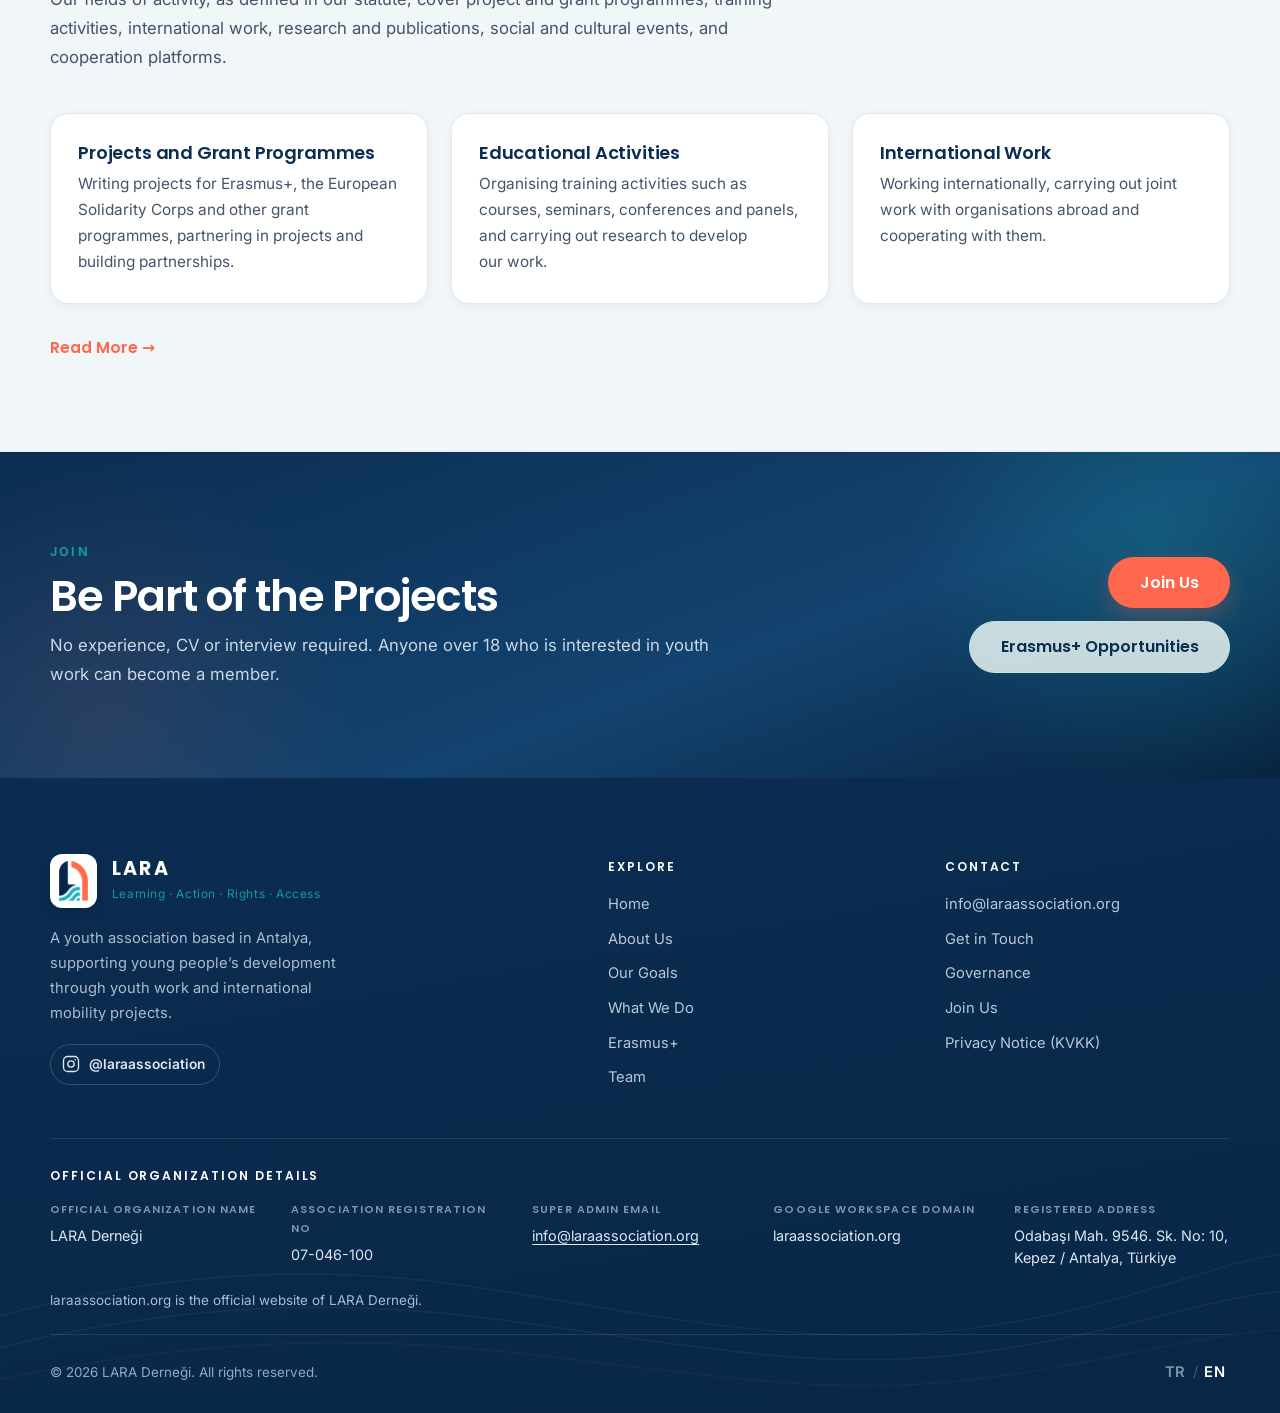
==== commit 8bcd9a09: "Kurumsal e-posta adresini info@ yap ve Instagram hesabını bağla - Sitede görünen tüm e-posta adresle" ====
--- a/index.html
+++ b/index.html
@@ -50,7 +50,7 @@
   "url": "https://laraassociation.org/",
   "logo": "https://laraassociation.org/assets/img/logo-mark.png",
   "image": "https://laraassociation.org/assets/img/og-image.png",
-  "email": "admin@laraassociation.org",
+  "email": "info@laraassociation.org",
   "foundingDate": "2026-09",
   "address": {
     "@type": "PostalAddress",
@@ -61,10 +61,11 @@
   },
   "contactPoint": {
     "@type": "ContactPoint",
-    "email": "admin@laraassociation.org",
+    "email": "info@laraassociation.org",
     "contactType": "general enquiries",
     "availableLanguage": ["tr", "en"]
   },
+  "sameAs": ["https://www.instagram.com/laraassociation/"],
   "identifier": "07-046-100",
   "areaServed": "Worldwide",
   "knowsLanguage": ["tr", "en"]
@@ -74,7 +75,7 @@
 <link rel="preconnect" href="https://fonts.gstatic.com" crossorigin>
 <link rel="preload" as="style" href="https://fonts.googleapis.com/css2?family=Poppins:wght@600;700&family=Inter:wght@400;500;600&display=swap" onload="this.onload=null;this.rel='stylesheet'">
 <noscript><link rel="stylesheet" href="https://fonts.googleapis.com/css2?family=Poppins:wght@600;700&family=Inter:wght@400;500;600&display=swap"></noscript>
-<link rel="stylesheet" href="/assets/css/style.css?v=35">
+<link rel="stylesheet" href="/assets/css/style.css?v=36">
 </head>
 <body data-title-key="meta.title">
 
@@ -243,6 +244,9 @@
           </span>
         </a>
         <p class="footer-desc" data-i18n="footer.about">Antalya merkezli bir gençlik derneği olarak gençlik çalışmaları ve uluslararası hareketlilik projeleriyle gençlerin gelişimini destekliyoruz.</p>
+        <ul class="footer-social">
+          <li><a href="https://www.instagram.com/laraassociation/" target="_blank" rel="noopener noreferrer" data-i18n-aria="social.ig" aria-label="LARA Derneği Instagram hesabı"><svg viewBox="0 0 24 24" fill="none" stroke="currentColor" stroke-width="1.8" aria-hidden="true" focusable="false"><rect x="2" y="2" width="20" height="20" rx="5.5"/><circle cx="12" cy="12" r="4.2"/><circle cx="17.6" cy="6.4" r="1.1" fill="currentColor" stroke="none"/></svg><span>@laraassociation</span></a></li>
+        </ul>
       </div>
 
       <nav class="footer-col" aria-labelledby="footerExplore">
@@ -261,7 +265,7 @@
       <div class="footer-col">
         <h2 class="footer-title" data-i18n="nav.contact">İletişim</h2>
         <ul class="footer-links">
-          <li><a href="mailto:admin@laraassociation.org">admin@laraassociation.org</a></li>
+          <li><a href="mailto:info@laraassociation.org">info@laraassociation.org</a></li>
           <li><a href="/iletisim/" data-i18n="contact.title">Bize Ulaş</a></li>
           <li><a href="/kurumsal/" data-i18n="nav.corporate">Kurumsal</a></li>
           <li><a href="/uye-ol/" data-i18n="nav.join">Üye Ol</a></li>
@@ -276,7 +280,7 @@
       <dl class="footer-official-list">
         <div><dt data-i18n="footer.fName">Resmî Kurum Adı</dt><dd>LARA Derneği</dd></div>
         <div><dt data-i18n="footer.fReg">Dernek Kütük No</dt><dd>07-046-100</dd></div>
-        <div><dt data-i18n="footer.fAdmin">Super Admin E-posta</dt><dd><a href="mailto:admin@laraassociation.org">admin@laraassociation.org</a></dd></div>
+        <div><dt data-i18n="footer.fAdmin">Super Admin E-posta</dt><dd><a href="mailto:info@laraassociation.org">info@laraassociation.org</a></dd></div>
         <div><dt data-i18n="footer.fDomain">Google Workspace Domain</dt><dd>laraassociation.org</dd></div>
         <div><dt data-i18n="footer.fAddr">Merkez Adresi</dt><dd data-i18n="contact.v2">Odabaşı Mah. 9546. Sk. No: 10, Kepez / Antalya, Türkiye</dd></div>
       </dl>
@@ -297,7 +301,7 @@
 <a class="to-top" href="#icerik" id="toTop" data-i18n-aria="a11y.top" aria-label="Yukarı çık">↑</a>
 
 <script src="/assets/js/form-config.js?v=23" defer></script>
-<script src="/assets/js/i18n.js?v=32" defer></script>
+<script src="/assets/js/i18n.js?v=33" defer></script>
 <script src="/assets/js/i18n-pages.js?v=8" defer></script>
 <script src="/assets/js/analytics.js?v=25" defer></script>
 <script src="/assets/js/main.js?v=31" defer></script>
--- a/assets/css/style.css
+++ b/assets/css/style.css
@@ -761,6 +761,7 @@
 .ci-mail::after{-webkit-mask-image:url("data:image/svg+xml,%3Csvg xmlns='http://www.w3.org/2000/svg' viewBox='0 0 24 24' fill='none' stroke='%23000' stroke-width='2'%3E%3Crect x='2' y='4' width='20' height='16' rx='2'/%3E%3Cpath d='m2 7 10 6 10-6'/%3E%3C/svg%3E");mask-image:url("data:image/svg+xml,%3Csvg xmlns='http://www.w3.org/2000/svg' viewBox='0 0 24 24' fill='none' stroke='%23000' stroke-width='2'%3E%3Crect x='2' y='4' width='20' height='16' rx='2'/%3E%3Cpath d='m2 7 10 6 10-6'/%3E%3C/svg%3E")}
 .ci-phone::after{-webkit-mask-image:url("data:image/svg+xml,%3Csvg xmlns='http://www.w3.org/2000/svg' viewBox='0 0 24 24' fill='none' stroke='%23000' stroke-width='2'%3E%3Cpath d='M22 16.9v3a2 2 0 0 1-2.2 2 19.8 19.8 0 0 1-8.6-3.1 19.5 19.5 0 0 1-6-6A19.8 19.8 0 0 1 2.1 4.2 2 2 0 0 1 4.1 2h3a2 2 0 0 1 2 1.7c.1 1 .4 1.9.7 2.8a2 2 0 0 1-.5 2.1L8.1 9.9a16 16 0 0 0 6 6l1.3-1.2a2 2 0 0 1 2.1-.5c.9.3 1.8.6 2.8.7a2 2 0 0 1 1.7 2z'/%3E%3C/svg%3E");mask-image:url("data:image/svg+xml,%3Csvg xmlns='http://www.w3.org/2000/svg' viewBox='0 0 24 24' fill='none' stroke='%23000' stroke-width='2'%3E%3Cpath d='M22 16.9v3a2 2 0 0 1-2.2 2 19.8 19.8 0 0 1-8.6-3.1 19.5 19.5 0 0 1-6-6A19.8 19.8 0 0 1 2.1 4.2 2 2 0 0 1 4.1 2h3a2 2 0 0 1 2 1.7c.1 1 .4 1.9.7 2.8a2 2 0 0 1-.5 2.1L8.1 9.9a16 16 0 0 0 6 6l1.3-1.2a2 2 0 0 1 2.1-.5c.9.3 1.8.6 2.8.7a2 2 0 0 1 1.7 2z'/%3E%3C/svg%3E")}
 .ci-pin::after{-webkit-mask-image:url("data:image/svg+xml,%3Csvg xmlns='http://www.w3.org/2000/svg' viewBox='0 0 24 24' fill='none' stroke='%23000' stroke-width='2'%3E%3Cpath d='M12 21s-7-4.3-7-10a7 7 0 0 1 14 0c0 5.7-7 10-7 10z'/%3E%3Ccircle cx='12' cy='11' r='2.5'/%3E%3C/svg%3E");mask-image:url("data:image/svg+xml,%3Csvg xmlns='http://www.w3.org/2000/svg' viewBox='0 0 24 24' fill='none' stroke='%23000' stroke-width='2'%3E%3Cpath d='M12 21s-7-4.3-7-10a7 7 0 0 1 14 0c0 5.7-7 10-7 10z'/%3E%3Ccircle cx='12' cy='11' r='2.5'/%3E%3C/svg%3E")}
+.ci-ig::after{-webkit-mask-image:url("data:image/svg+xml,%3Csvg xmlns='http://www.w3.org/2000/svg' viewBox='0 0 24 24' fill='none' stroke='%23000' stroke-width='2'%3E%3Crect x='2' y='2' width='20' height='20' rx='5.5'/%3E%3Ccircle cx='12' cy='12' r='4.2'/%3E%3Ccircle cx='17.6' cy='6.4' r='1.1' fill='%23000' stroke='none'/%3E%3C/svg%3E");mask-image:url("data:image/svg+xml,%3Csvg xmlns='http://www.w3.org/2000/svg' viewBox='0 0 24 24' fill='none' stroke='%23000' stroke-width='2'%3E%3Crect x='2' y='2' width='20' height='20' rx='5.5'/%3E%3Ccircle cx='12' cy='12' r='4.2'/%3E%3Ccircle cx='17.6' cy='6.4' r='1.1' fill='%23000' stroke='none'/%3E%3C/svg%3E")}
 .ci-label{display:block;font-size:.76rem;text-transform:uppercase;letter-spacing:.1em;color:var(--muted);font-weight:600}
 .contact-links a{font-weight:500;color:var(--navy)}
 .contact-links a:hover{color:var(--orange)}
@@ -803,6 +804,14 @@
 .footer-name{display:block;font-family:var(--font-head);font-weight:700;color:#fff;font-size:1.2rem;letter-spacing:.12em;line-height:1.1}
 .footer-tagline{display:block;font-size:.74rem;letter-spacing:.05em;color:var(--teal);margin-top:.3rem;white-space:nowrap}
 .footer-desc{max-width:34ch;margin:0;line-height:1.7;color:#A9BCD1}
+.footer-social{display:flex;gap:.6rem;margin-top:1.1rem}
+.footer-social a{
+  display:inline-flex;align-items:center;gap:.55rem;padding:.5rem .9rem .5rem .7rem;border-radius:999px;
+  border:1px solid rgba(255,255,255,.18);color:#DCE6F0;font-size:.86rem;font-weight:600;
+  transition:background var(--t-fast) var(--ease),border-color var(--t-fast) var(--ease),color var(--t-fast) var(--ease);
+}
+.footer-social svg{width:18px;height:18px;flex:none}
+.footer-social a:hover{background:linear-gradient(45deg,#F09433,#DC2743,#BC1888);border-color:transparent;color:#fff}
 .footer-title{
   font-family:var(--font-head);font-size:.76rem;font-weight:600;letter-spacing:.16em;text-transform:uppercase;
   color:#fff;margin:.35rem 0 1.1rem;
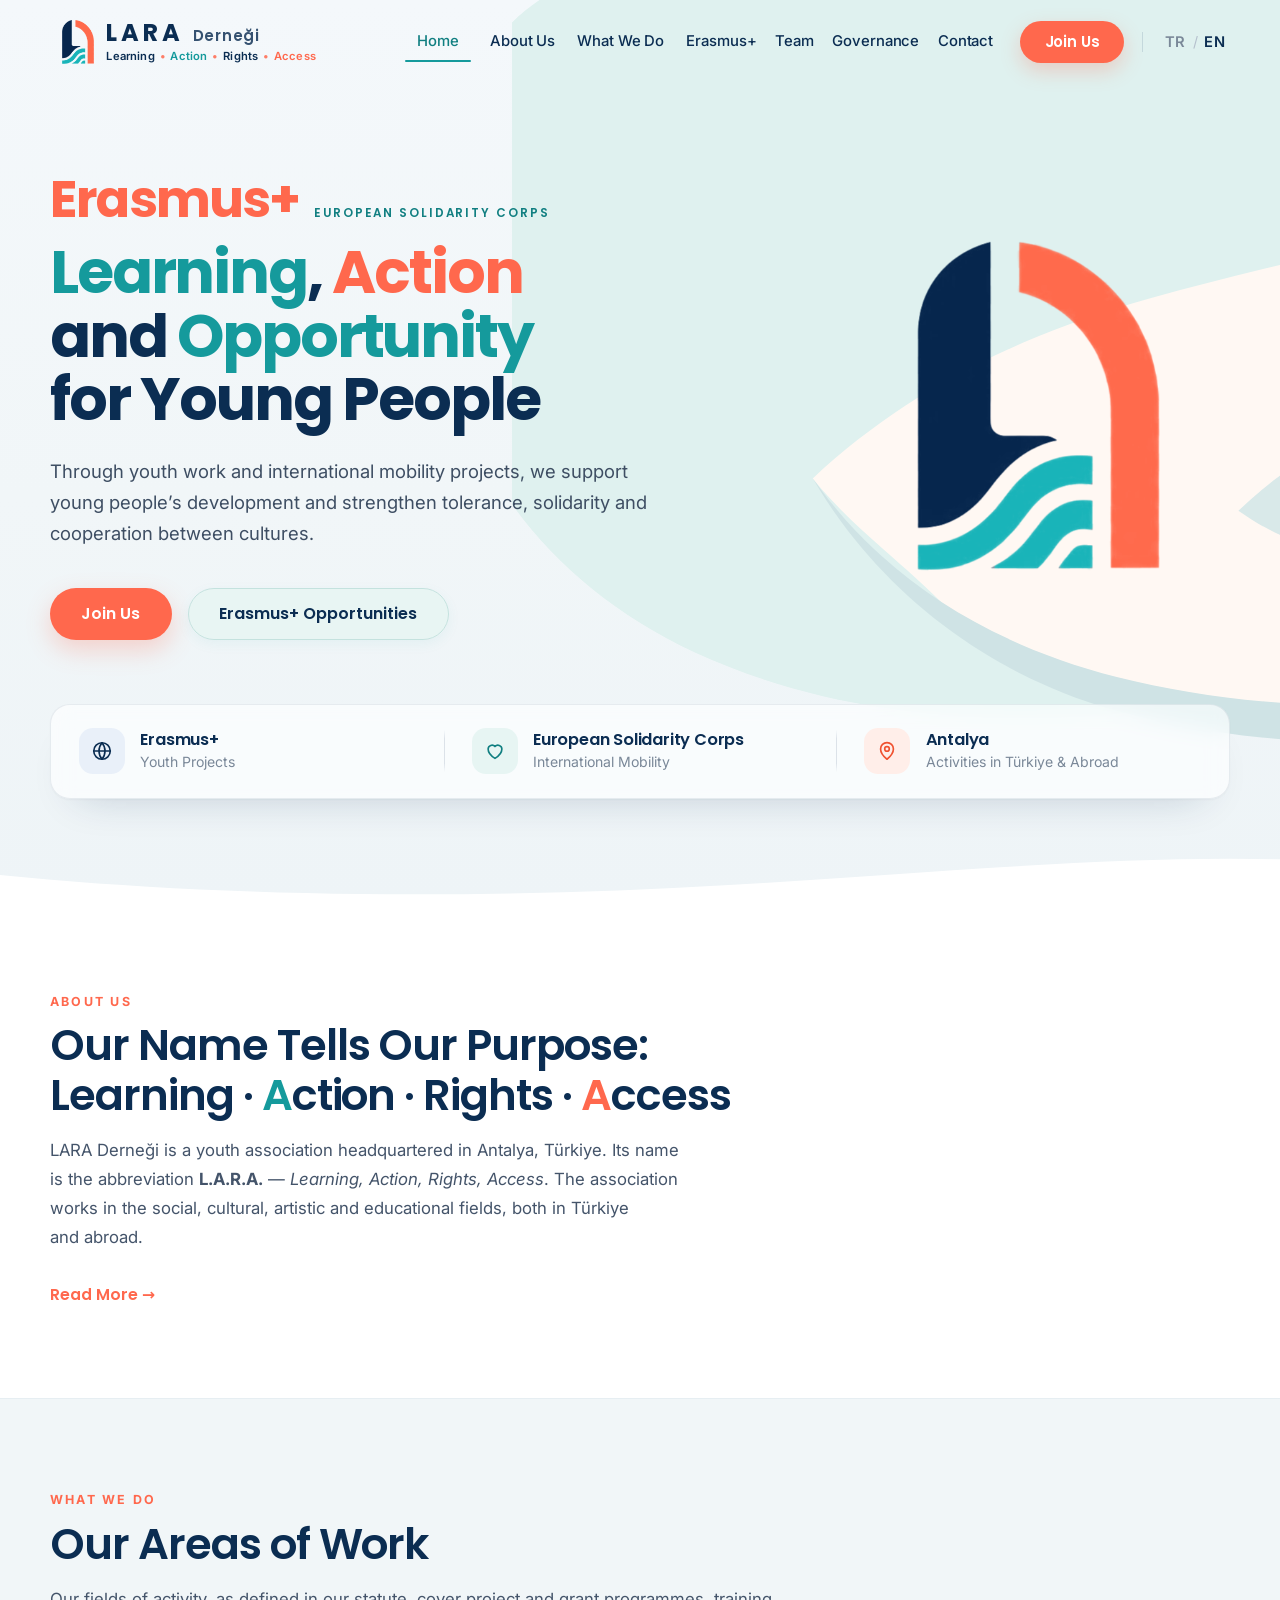
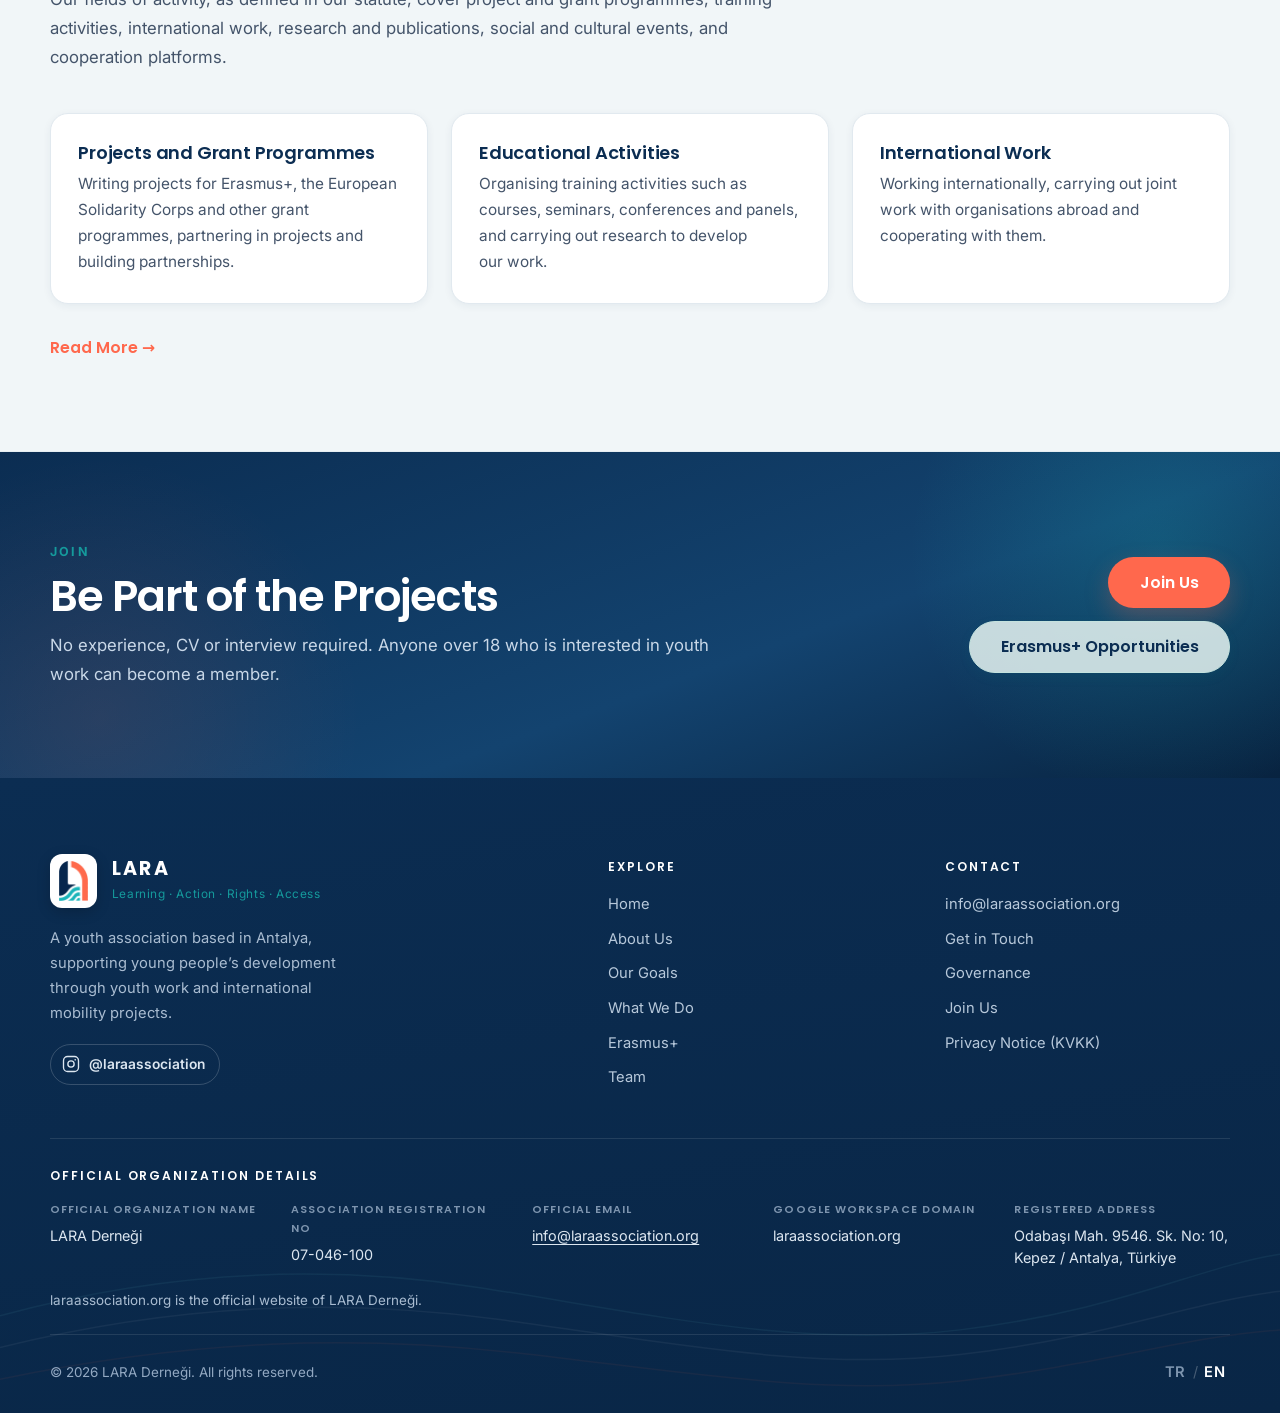
==== commit 2925c9ae: "Footer e-posta alanını kurumsal adres olarak etiketle - Footer'daki alan artık süper yönetici adresi" ====
--- a/index.html
+++ b/index.html
@@ -280,7 +280,7 @@
       <dl class="footer-official-list">
         <div><dt data-i18n="footer.fName">Resmî Kurum Adı</dt><dd>LARA Derneği</dd></div>
         <div><dt data-i18n="footer.fReg">Dernek Kütük No</dt><dd>07-046-100</dd></div>
-        <div><dt data-i18n="footer.fAdmin">Super Admin E-posta</dt><dd><a href="mailto:info@laraassociation.org">info@laraassociation.org</a></dd></div>
+        <div><dt data-i18n="footer.fAdmin">Kurumsal E-posta</dt><dd><a href="mailto:info@laraassociation.org">info@laraassociation.org</a></dd></div>
         <div><dt data-i18n="footer.fDomain">Google Workspace Domain</dt><dd>laraassociation.org</dd></div>
         <div><dt data-i18n="footer.fAddr">Merkez Adresi</dt><dd data-i18n="contact.v2">Odabaşı Mah. 9546. Sk. No: 10, Kepez / Antalya, Türkiye</dd></div>
       </dl>
@@ -301,7 +301,7 @@
 <a class="to-top" href="#icerik" id="toTop" data-i18n-aria="a11y.top" aria-label="Yukarı çık">↑</a>
 
 <script src="/assets/js/form-config.js?v=23" defer></script>
-<script src="/assets/js/i18n.js?v=33" defer></script>
+<script src="/assets/js/i18n.js?v=34" defer></script>
 <script src="/assets/js/i18n-pages.js?v=8" defer></script>
 <script src="/assets/js/analytics.js?v=25" defer></script>
 <script src="/assets/js/main.js?v=31" defer></script>
